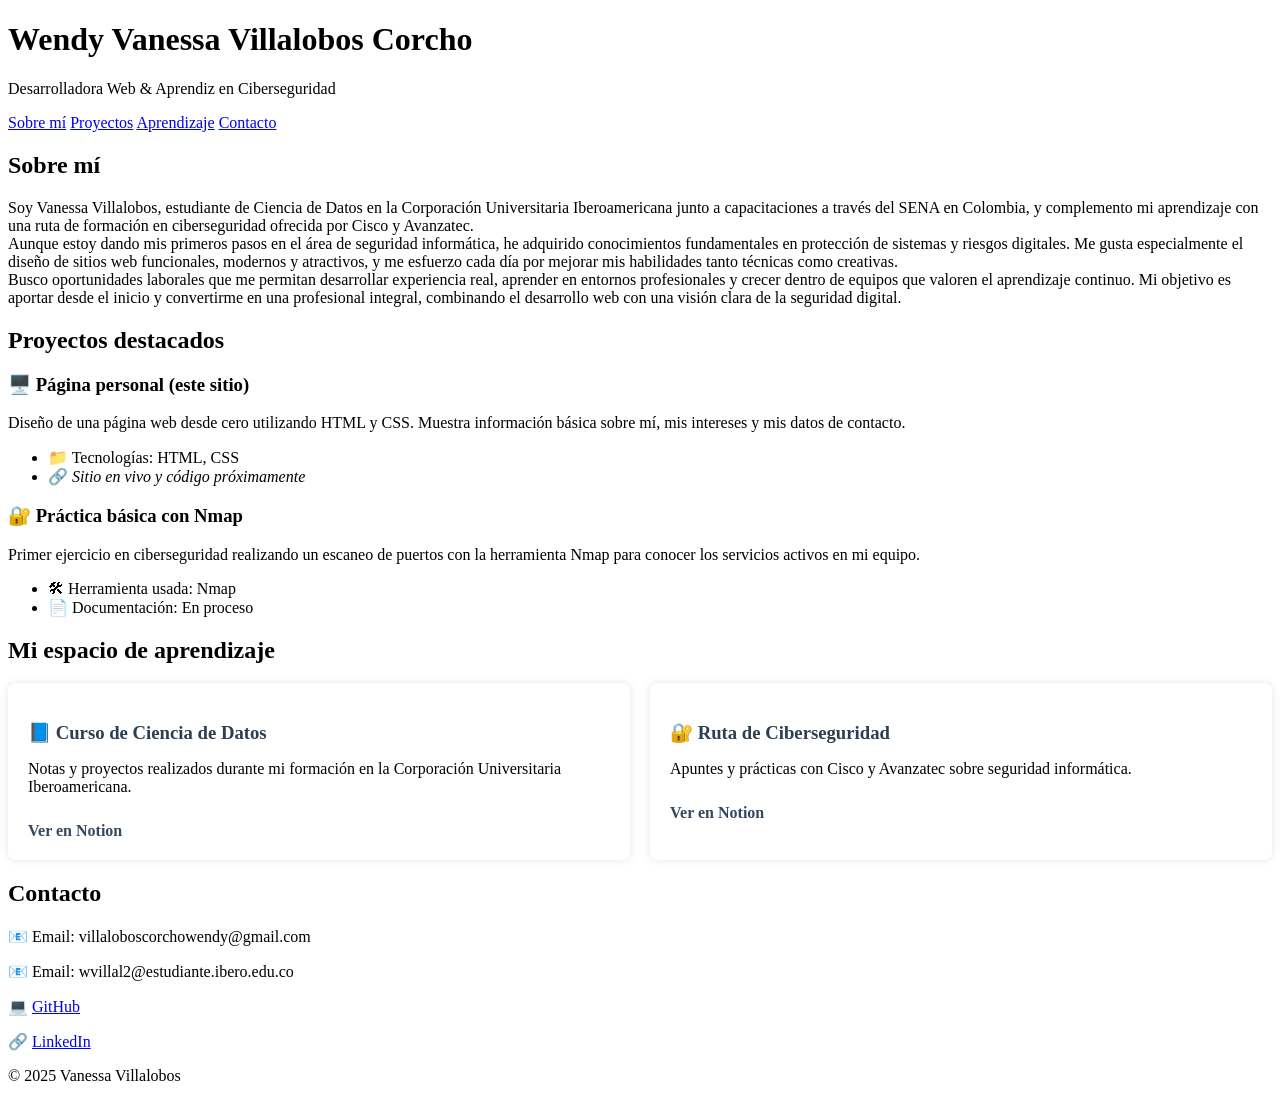
==== index.html @ 72b3f5c2 "Update index.html with new learning section and links Added a new section for learning resources and" ====
<!DOCTYPE html>
<html lang="es">
<head>
  <meta charset="UTF-8">
  <meta name="viewport" content="width=device-width, initial-scale=1.0">
  <title>Wendy Vanessa Villalobos | Desarrolladora Web</title>
  <link rel="stylesheet" href="style.css">
</head>
<body>

  <header>
    <div class="container">
      <h1>Wendy Vanessa Villalobos Corcho</h1>
      <p>Desarrolladora Web & Aprendiz en Ciberseguridad</p>
    </div>
  </header>

  <nav>
    <div class="container">
      <a href="#sobre-mi">Sobre mí</a>
      <a href="#proyectos">Proyectos</a>
      <a href="#notion">Aprendizaje</a>
      <a href="#contacto">Contacto</a>
    </div>
  </nav>

  <main class="container">
    <section id="sobre-mi">
      <h2>Sobre mí</h2>
      <p>Soy Vanessa Villalobos, estudiante de Ciencia de Datos en la Corporación Universitaria Iberoamericana junto a capacitaciones a través del SENA en Colombia, y complemento mi aprendizaje con una ruta de formación en ciberseguridad ofrecida por Cisco y Avanzatec. <br>
      Aunque estoy dando mis primeros pasos en el área de seguridad informática, he adquirido conocimientos fundamentales en protección de sistemas y riesgos digitales. Me gusta especialmente el diseño de sitios web funcionales, modernos y atractivos, y me esfuerzo cada día por mejorar mis habilidades tanto técnicas como creativas. <br>
      Busco oportunidades laborales que me permitan desarrollar experiencia real, aprender en entornos profesionales y crecer dentro de equipos que valoren el aprendizaje continuo. Mi objetivo es aportar desde el inicio y convertirme en una profesional integral, combinando el desarrollo web con una visión clara de la seguridad digital.
      </p>
    </section>

    <section id="proyectos">
      <h2>Proyectos destacados</h2>

      <div class="proyecto">
        <h3>🖥️ Página personal (este sitio)</h3>
        <p>Diseño de una página web desde cero utilizando HTML y CSS. Muestra información básica sobre mí, mis intereses y mis datos de contacto.</p>
        <ul>
          <li>📁 Tecnologías: HTML, CSS</li>
          <li>🔗 <em>Sitio en vivo y código próximamente</em></li>
        </ul>
      </div>

      <div class="proyecto">
        <h3>🔐 Práctica básica con Nmap</h3>
        <p>Primer ejercicio en ciberseguridad realizando un escaneo de puertos con la herramienta Nmap para conocer los servicios activos en mi equipo.</p>
        <ul>
          <li>🛠 Herramienta usada: Nmap</li>
          <li>📄 Documentación: En proceso</li>
        </ul>
      </div>
    </section>

    <section id="notion">
      <h2>Mi espacio de aprendizaje</h2>
      <div class="notion-grid">
        <div class="notion-card">
          <h3>📘 Curso de Ciencia de Datos</h3>
          <p>Notas y proyectos realizados durante mi formación en la Corporación Universitaria Iberoamericana.</p>
          <a href="https://www.notion.so/tu-link" target="_blank">Ver en Notion</a>
        </div>
        <div class="notion-card">
          <h3>🔐 Ruta de Ciberseguridad</h3>
          <p>Apuntes y prácticas con Cisco y Avanzatec sobre seguridad informática.</p>
          <a href="https://www.notion.so/tu-link" target="_blank">Ver en Notion</a>
        </div>
      </div>
    </section>

    <section id="contacto">
      <h2>Contacto</h2>
      <p>📧 Email: villaloboscorchowendy@gmail.com</p>
      <p>📧 Email: wvillal2@estudiante.ibero.edu.co</p>
      <p>💻 <a href="https://github.com/wvillal2" target="_blank">GitHub</a></p>
      <p>🔗 <a href="https://www.linkedin.com/in/vanessa-villalobos-corcho-85b7092b7/" target="_blank">LinkedIn</a></p>
    </section>
  </main>

  <footer>
    <div class="container">
      <p>&copy; 2025 Vanessa Villalobos</p>
    </div>
  </footer>

</body>
</html>
---- style.css ----
/* Grid de Notion */
.notion-grid {
  display: grid;
  grid-template-columns: repeat(auto-fit, minmax(280px, 1fr));
  gap: 20px;
}

.notion-card {
  background-color: #fff;
  padding: 20px;
  border-radius: 8px;
  box-shadow: 0 0 8px rgba(0,0,0,0.1);
  transition: transform 0.2s ease;
}

.notion-card:hover {
  transform: translateY(-5px);
}

.notion-card h3 {
  color: #2c3e50;
  margin-bottom: 10px;
}

.notion-card a {
  display: inline-block;
  margin-top: 10px;
  color: #34495e;
  font-weight: bold;
  text-decoration: none;
}

.notion-card a:hover {
  text-decoration: underline;
}
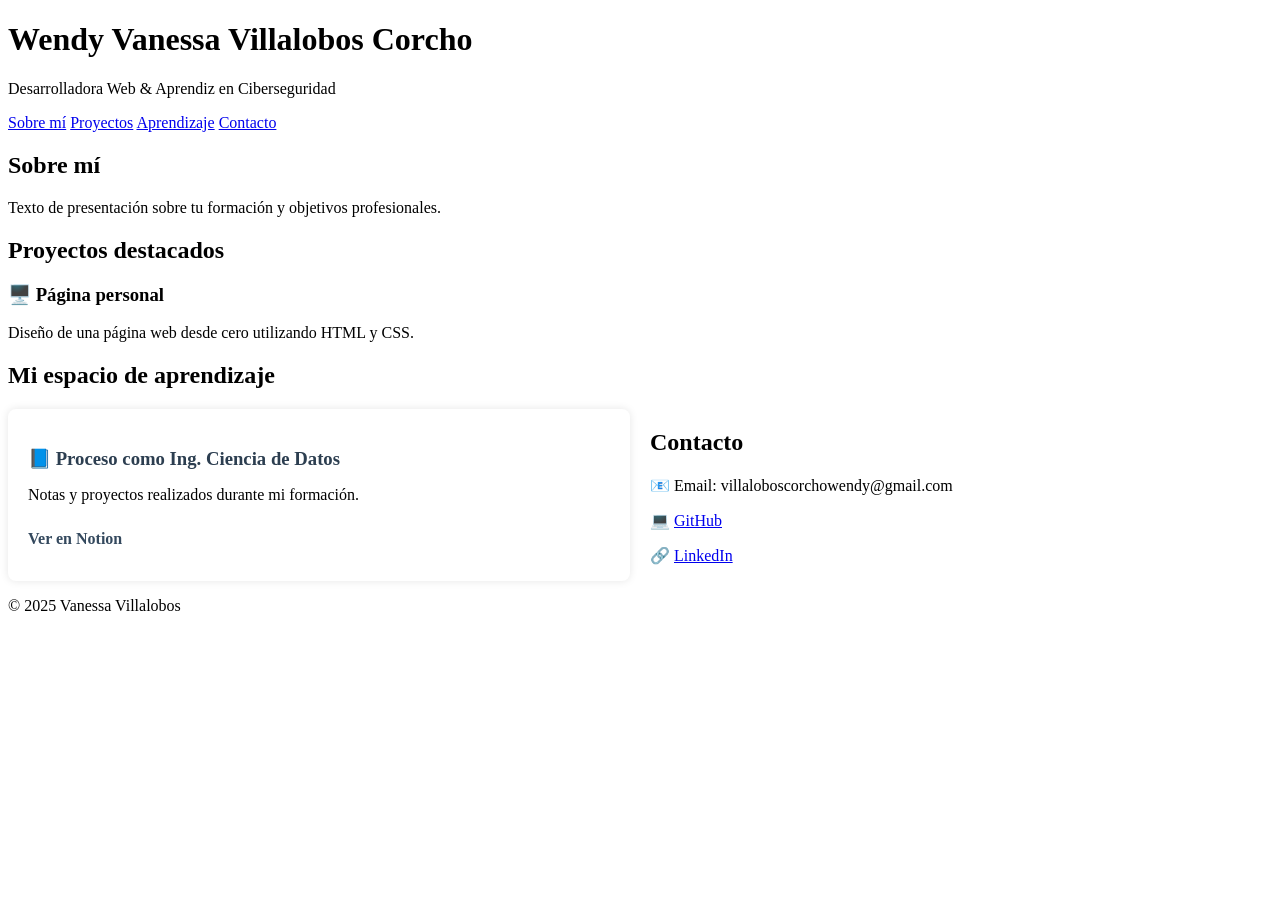
==== commit 8e517b50: "Revise content in index.html for clarity and updates Updated content in various sections including p" ====
--- a/index.html
+++ b/index.html
@@ -27,31 +27,14 @@
   <main class="container">
     <section id="sobre-mi">
       <h2>Sobre mí</h2>
-      <p>Soy Vanessa Villalobos, estudiante de Ciencia de Datos en la Corporación Universitaria Iberoamericana junto a capacitaciones a través del SENA en Colombia, y complemento mi aprendizaje con una ruta de formación en ciberseguridad ofrecida por Cisco y Avanzatec. <br>
-      Aunque estoy dando mis primeros pasos en el área de seguridad informática, he adquirido conocimientos fundamentales en protección de sistemas y riesgos digitales. Me gusta especialmente el diseño de sitios web funcionales, modernos y atractivos, y me esfuerzo cada día por mejorar mis habilidades tanto técnicas como creativas. <br>
-      Busco oportunidades laborales que me permitan desarrollar experiencia real, aprender en entornos profesionales y crecer dentro de equipos que valoren el aprendizaje continuo. Mi objetivo es aportar desde el inicio y convertirme en una profesional integral, combinando el desarrollo web con una visión clara de la seguridad digital.
-      </p>
+      <p>Texto de presentación sobre tu formación y objetivos profesionales.</p>
     </section>
 
     <section id="proyectos">
       <h2>Proyectos destacados</h2>
-
       <div class="proyecto">
-        <h3>🖥️ Página personal (este sitio)</h3>
-        <p>Diseño de una página web desde cero utilizando HTML y CSS. Muestra información básica sobre mí, mis intereses y mis datos de contacto.</p>
-        <ul>
-          <li>📁 Tecnologías: HTML, CSS</li>
-          <li>🔗 <em>Sitio en vivo y código próximamente</em></li>
-        </ul>
-      </div>
-
-      <div class="proyecto">
-        <h3>🔐 Práctica básica con Nmap</h3>
-        <p>Primer ejercicio en ciberseguridad realizando un escaneo de puertos con la herramienta Nmap para conocer los servicios activos en mi equipo.</p>
-        <ul>
-          <li>🛠 Herramienta usada: Nmap</li>
-          <li>📄 Documentación: En proceso</li>
-        </ul>
+        <h3>🖥️ Página personal</h3>
+        <p>Diseño de una página web desde cero utilizando HTML y CSS.</p>
       </div>
     </section>
 
@@ -59,22 +42,13 @@
       <h2>Mi espacio de aprendizaje</h2>
       <div class="notion-grid">
         <div class="notion-card">
-          <h3>📘 Curso de Ciencia de Datos</h3>
-          <p>Notas y proyectos realizados durante mi formación en la Corporación Universitaria Iberoamericana.</p>
-          <a href="https://www.notion.so/tu-link" target="_blank">Ver en Notion</a>
+          <h3>📘 Proceso como Ing. Ciencia de Datos</h3>
+          <p>Notas y proyectos realizados durante mi formación.</p>
+          <a href="https://ivory-sedum-a9d.notion.site/Mi-Portafolio-Universitario-314062908e798048afabc278086ceca7"_blank">Ver en Notion</a>
         </div>
-        <div class="notion-card">
-          <h3>🔐 Ruta de Ciberseguridad</h3>
-          <p>Apuntes y prácticas con Cisco y Avanzatec sobre seguridad informática.</p>
-          <a href="https://www.notion.so/tu-link" target="_blank">Ver en Notion</a>
-        </div>
-      </div>
-    </section>
-
     <section id="contacto">
       <h2>Contacto</h2>
       <p>📧 Email: villaloboscorchowendy@gmail.com</p>
-      <p>📧 Email: wvillal2@estudiante.ibero.edu.co</p>
       <p>💻 <a href="https://github.com/wvillal2" target="_blank">GitHub</a></p>
       <p>🔗 <a href="https://www.linkedin.com/in/vanessa-villalobos-corcho-85b7092b7/" target="_blank">LinkedIn</a></p>
     </section>
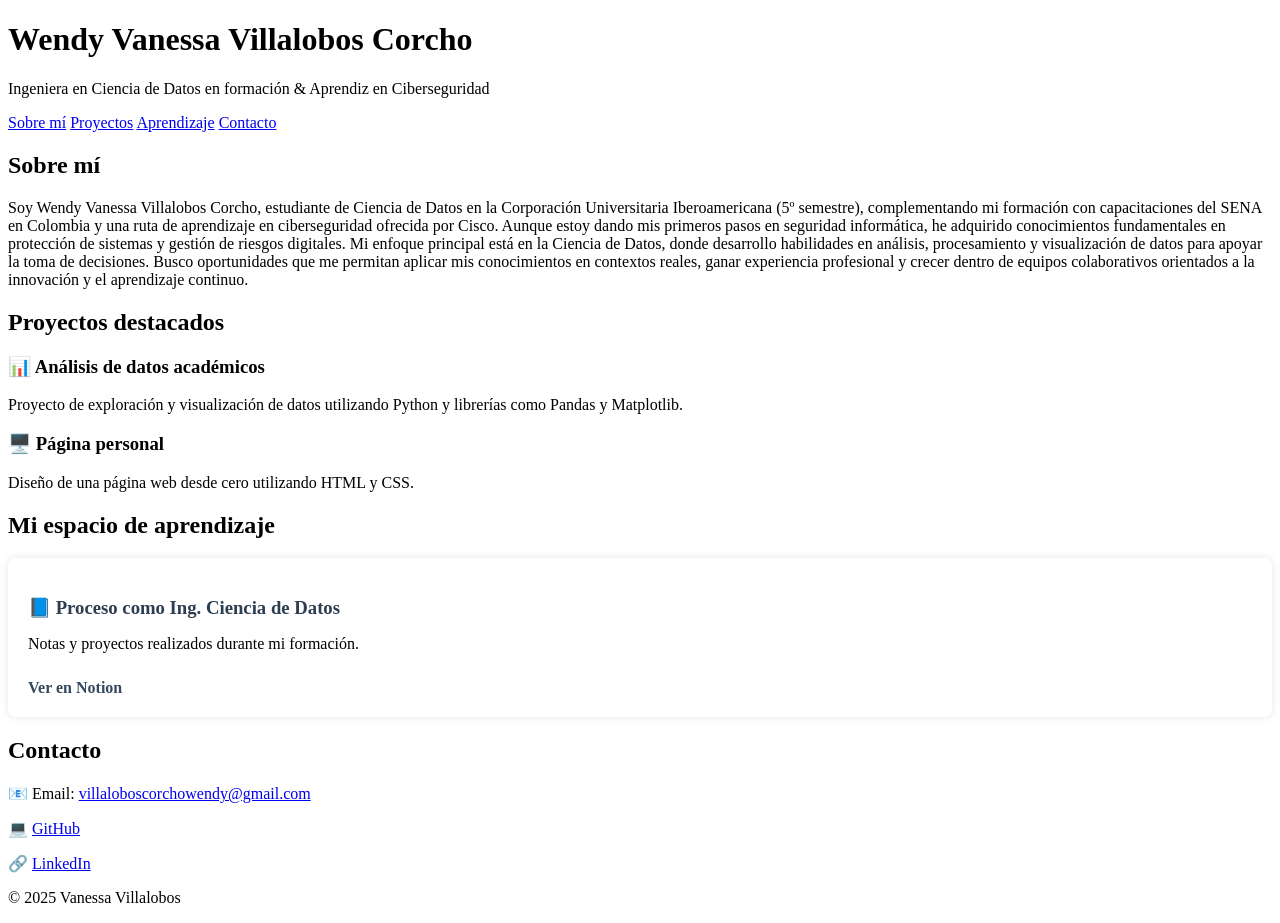
==== commit 0f3af0ae: "Revise index.html with new content and structure Updated personal information and project details in" ====
--- a/index.html
+++ b/index.html
@@ -3,17 +3,18 @@
 <head>
   <meta charset="UTF-8">
   <meta name="viewport" content="width=device-width, initial-scale=1.0">
-  <title>Wendy Vanessa Villalobos | Desarrolladora Web</title>
+  <title>Wendy Vanessa Villalobos | Ciencia de Datos</title>
   <link rel="stylesheet" href="style.css">
 </head>
 <body>
-
+  
   <header>
     <div class="container">
       <h1>Wendy Vanessa Villalobos Corcho</h1>
-      <p>Desarrolladora Web & Aprendiz en Ciberseguridad</p>
+      <p>Ingeniera en Ciencia de Datos en formación & Aprendiz en Ciberseguridad</p>
     </div>
   </header>
+
 
   <nav>
     <div class="container">
@@ -24,19 +25,31 @@
     </div>
   </nav>
 
+
   <main class="container">
+
     <section id="sobre-mi">
       <h2>Sobre mí</h2>
-      <p>Texto de presentación sobre tu formación y objetivos profesionales.</p>
+      <p>
+        Soy Wendy Vanessa Villalobos Corcho, estudiante de Ciencia de Datos en la Corporación Universitaria Iberoamericana (5º semestre), complementando mi formación con capacitaciones del SENA en Colombia y una ruta de aprendizaje en ciberseguridad ofrecida por Cisco.
+        Aunque estoy dando mis primeros pasos en seguridad informática, he adquirido conocimientos fundamentales en protección de sistemas y gestión de riesgos digitales. Mi enfoque principal está en la Ciencia de Datos, donde desarrollo habilidades en análisis, procesamiento y visualización de datos para apoyar la toma de decisiones.
+        Busco oportunidades que me permitan aplicar mis conocimientos en contextos reales, ganar experiencia profesional y crecer dentro de equipos colaborativos orientados a la innovación y el aprendizaje continuo.
+      </p>
     </section>
+
 
     <section id="proyectos">
       <h2>Proyectos destacados</h2>
+      <div class="proyecto">
+        <h3>📊 Análisis de datos académicos</h3>
+        <p>Proyecto de exploración y visualización de datos utilizando Python y librerías como Pandas y Matplotlib.</p>
+      </div>
       <div class="proyecto">
         <h3>🖥️ Página personal</h3>
         <p>Diseño de una página web desde cero utilizando HTML y CSS.</p>
       </div>
     </section>
+
 
     <section id="notion">
       <h2>Mi espacio de aprendizaje</h2>
@@ -44,21 +57,25 @@
         <div class="notion-card">
           <h3>📘 Proceso como Ing. Ciencia de Datos</h3>
           <p>Notas y proyectos realizados durante mi formación.</p>
-          <a href="https://ivory-sedum-a9d.notion.site/Mi-Portafolio-Universitario-314062908e798048afabc278086ceca7"_blank">Ver en Notion</a>
+          <a href="https://ivory-sedum-a9d.notion.site/Mi-Portafolio-Universitario-314062908e798048afabc278086ceca7" target="_blank">Ver en Notion</a>
         </div>
+      </div>
+    </section>
+
+
     <section id="contacto">
       <h2>Contacto</h2>
-      <p>📧 Email: villaloboscorchowendy@gmail.com</p>
+      <p>📧 Email: <a href="mailto:villaloboscorchowendy@gmail.com">villaloboscorchowendy@gmail.com</a></p>
       <p>💻 <a href="https://github.com/wvillal2" target="_blank">GitHub</a></p>
       <p>🔗 <a href="https://www.linkedin.com/in/vanessa-villalobos-corcho-85b7092b7/" target="_blank">LinkedIn</a></p>
     </section>
   </main>
+
 
   <footer>
     <div class="container">
       <p>&copy; 2025 Vanessa Villalobos</p>
     </div>
   </footer>
-
 </body>
 </html>
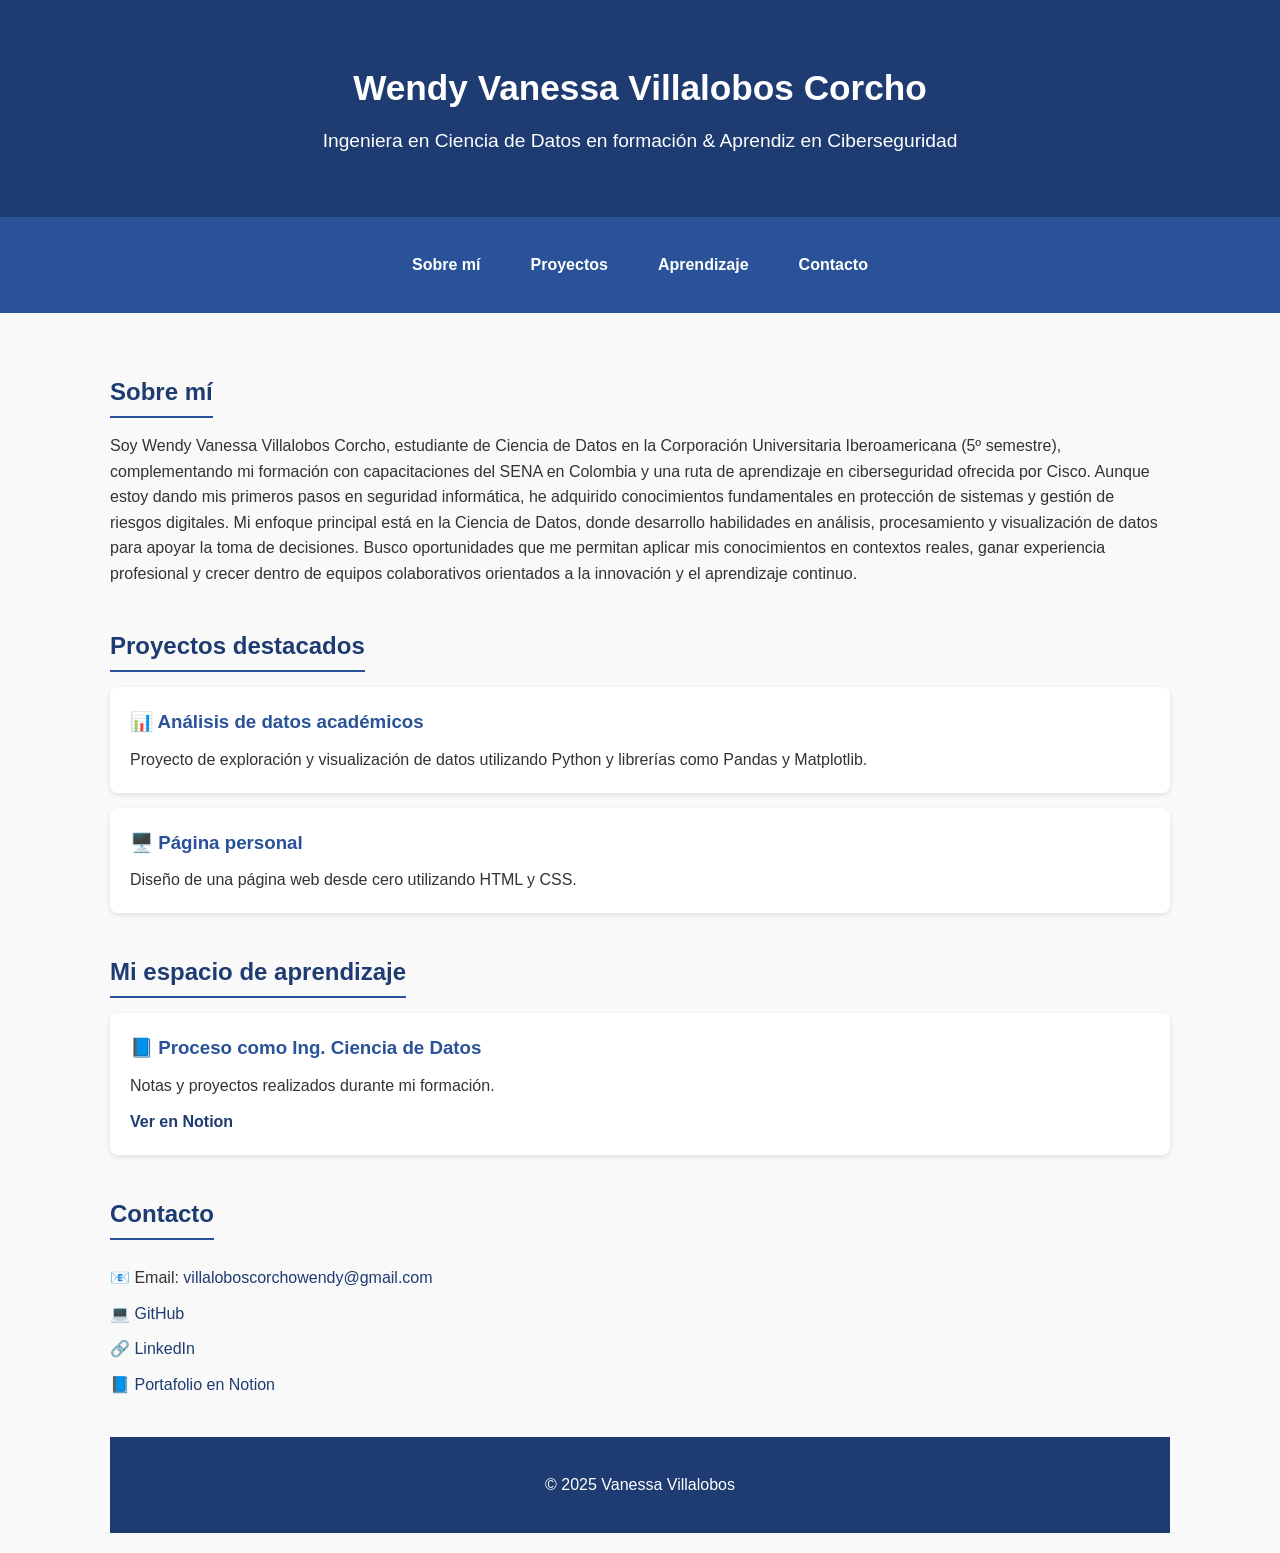
==== commit a582338b: "Update index.html with professional portfolio link Added a new section for professional portfolio in" ====
--- a/index.html
+++ b/index.html
@@ -63,13 +63,14 @@
     </section>
 
 
-    <section id="contacto">
-      <h2>Contacto</h2>
-      <p>📧 Email: <a href="mailto:villaloboscorchowendy@gmail.com">villaloboscorchowendy@gmail.com</a></p>
-      <p>💻 <a href="https://github.com/wvillal2" target="_blank">GitHub</a></p>
-      <p>🔗 <a href="https://www.linkedin.com/in/vanessa-villalobos-corcho-85b7092b7/" target="_blank">LinkedIn</a></p>
-    </section>
-  </main>
+<!-- Sección Contacto -->
+<section id="contacto">
+  <h2>Contacto</h2>
+  <p>📧 Email: <a href="mailto:villaloboscorchowendy@gmail.com">villaloboscorchowendy@gmail.com</a></p>
+  <p>💻 <a href="https://github.com/wvillal2" target="_blank">GitHub</a></p>
+  <p>🔗 <a href="https://www.linkedin.com/in/vanessa-villalobos-corcho-85b7092b7/" target="_blank">LinkedIn</a></p>
+  <p>📘 <a href="https://ivory-sedum-a9d.notion.site/Portafolio-profesional-de-Wendy-Vanessa-V-C-217062908e798078a589c6376cb31056?source=copy_link" target="_blank">Portafolio en Notion</a></p>
+</section>
 
 
   <footer>
@@ -79,3 +80,5 @@
   </footer>
 </body>
 </html>
+
+
--- a/style.css
+++ b/style.css
@@ -1,35 +1,145 @@
-/* Grid de Notion */
+/* Reset básico */
+* {
+  margin: 0;
+  padding: 0;
+  box-sizing: border-box;
+}
+
+/* Tipografía y colores generales */
+body {
+  font-family: Arial, Helvetica, sans-serif;
+  line-height: 1.6;
+  background-color: #f9f9f9;
+  color: #333;
+}
+
+/* Contenedor general */
+.container {
+  width: 90%;
+  max-width: 1100px;
+  margin: auto;
+  padding: 20px;
+}
+
+/* Encabezado */
+header {
+  background: #1e3c72; /* azul profesional */
+  color: #fff;
+  padding: 40px 0;
+  text-align: center;
+}
+
+header h1 {
+  font-size: 2.2rem;
+  margin-bottom: 10px;
+}
+
+header p {
+  font-size: 1.2rem;
+  font-weight: 300;
+}
+
+/* Navegación */
+nav {
+  background: #2a5298;
+}
+
+nav .container {
+  display: flex;
+  justify-content: center;
+  gap: 20px;
+}
+
+nav a {
+  color: #fff;
+  text-decoration: none;
+  padding: 15px;
+  font-weight: bold;
+  transition: background 0.3s;
+}
+
+nav a:hover {
+  background: #1e3c72;
+  border-radius: 5px;
+}
+
+/* Secciones */
+section {
+  margin: 40px 0;
+}
+
+section h2 {
+  color: #1e3c72;
+  margin-bottom: 15px;
+  border-bottom: 2px solid #2a5298;
+  display: inline-block;
+  padding-bottom: 5px;
+}
+
+/* Proyectos */
+.proyecto {
+  background: #fff;
+  padding: 20px;
+  margin-bottom: 15px;
+  border-radius: 8px;
+  box-shadow: 0 2px 5px rgba(0,0,0,0.1);
+}
+
+.proyecto h3 {
+  margin-bottom: 10px;
+  color: #2a5298;
+}
+
+/* Notion cards */
 .notion-grid {
   display: grid;
-  grid-template-columns: repeat(auto-fit, minmax(280px, 1fr));
+  grid-template-columns: 1fr;
   gap: 20px;
 }
 
 .notion-card {
-  background-color: #fff;
+  background: #fff;
   padding: 20px;
   border-radius: 8px;
-  box-shadow: 0 0 8px rgba(0,0,0,0.1);
-  transition: transform 0.2s ease;
-}
-
-.notion-card:hover {
-  transform: translateY(-5px);
+  box-shadow: 0 2px 5px rgba(0,0,0,0.1);
 }
 
 .notion-card h3 {
-  color: #2c3e50;
   margin-bottom: 10px;
+  color: #2a5298;
 }
 
 .notion-card a {
   display: inline-block;
   margin-top: 10px;
-  color: #34495e;
+  color: #1e3c72;
+  text-decoration: none;
   font-weight: bold;
-  text-decoration: none;
 }
 
 .notion-card a:hover {
   text-decoration: underline;
 }
+
+/* Contacto */
+#contacto p {
+  margin: 10px 0;
+}
+
+#contacto a {
+  color: #1e3c72;
+  text-decoration: none;
+}
+
+#contacto a:hover {
+  text-decoration: underline;
+}
+
+/* Footer */
+footer {
+  background: #1e3c72;
+  color: #fff;
+  text-align: center;
+  padding: 15px 0;
+  margin-top: 40px;
+}
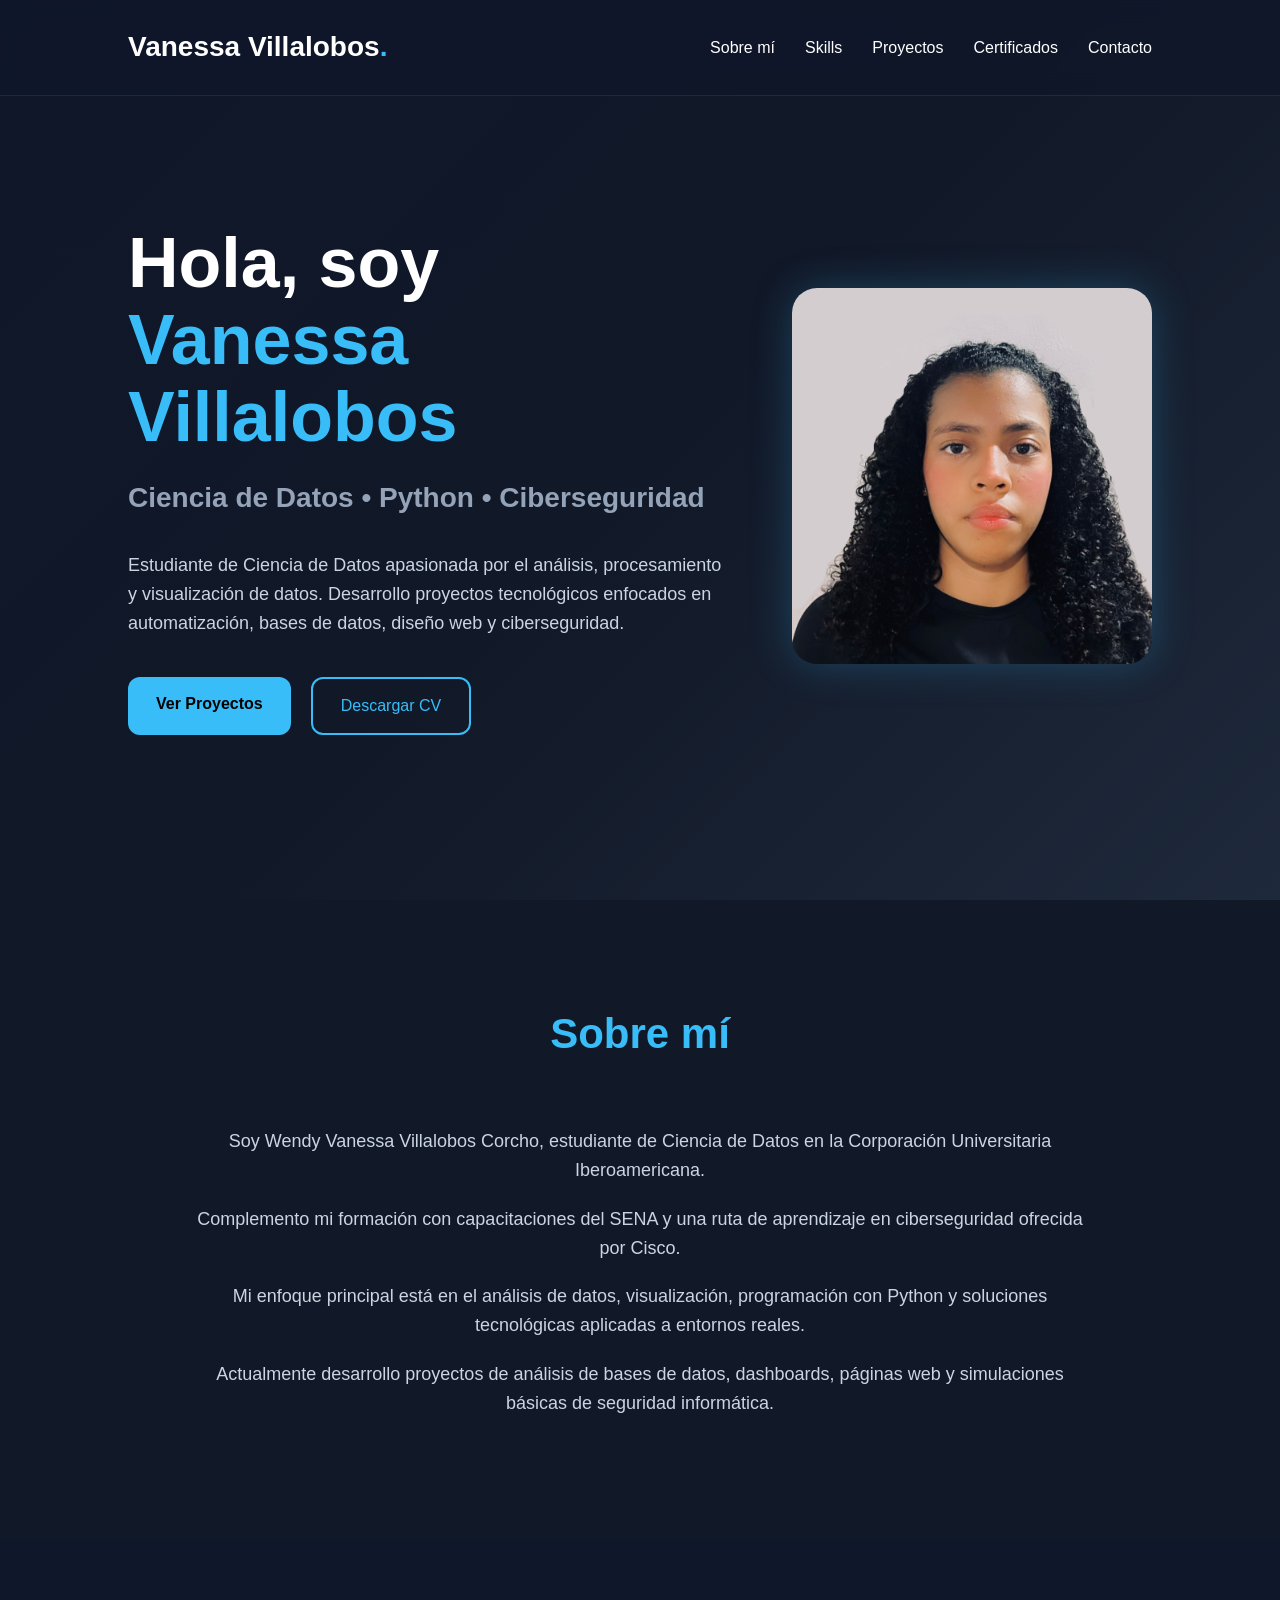
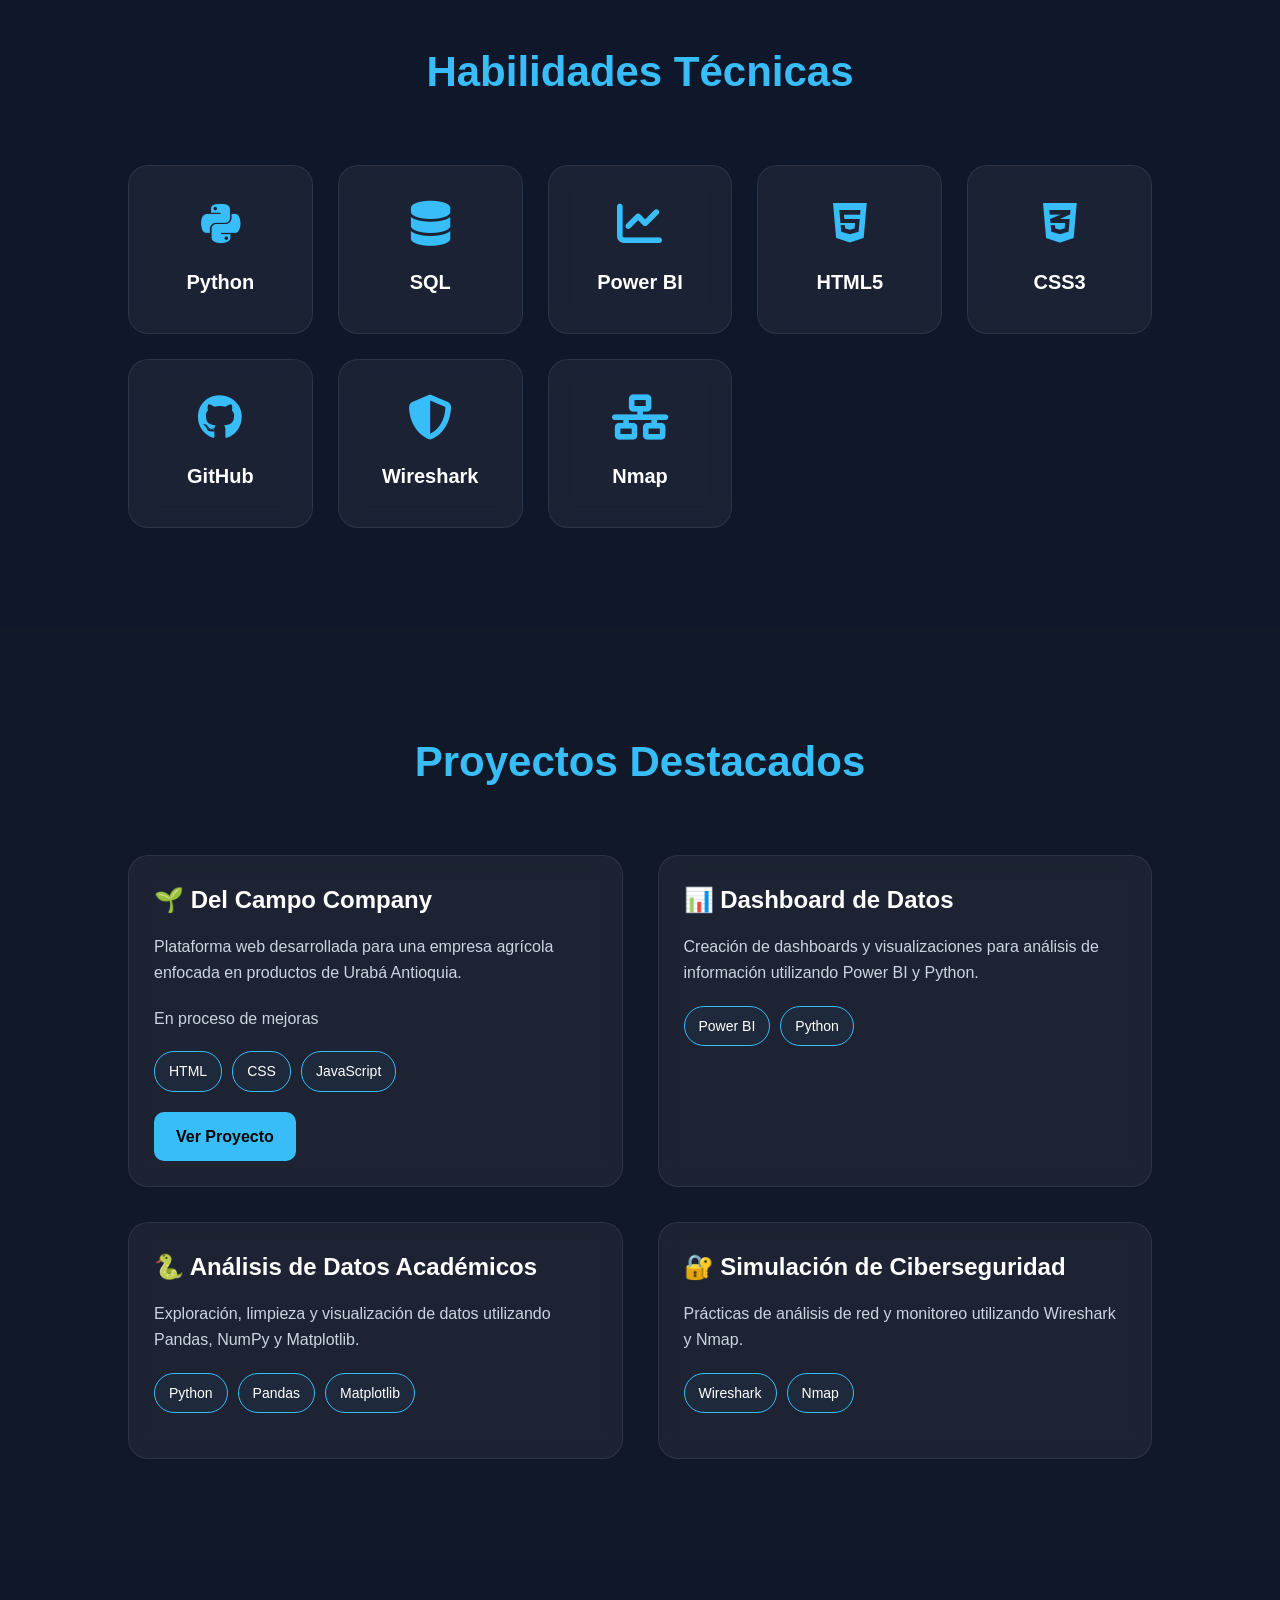
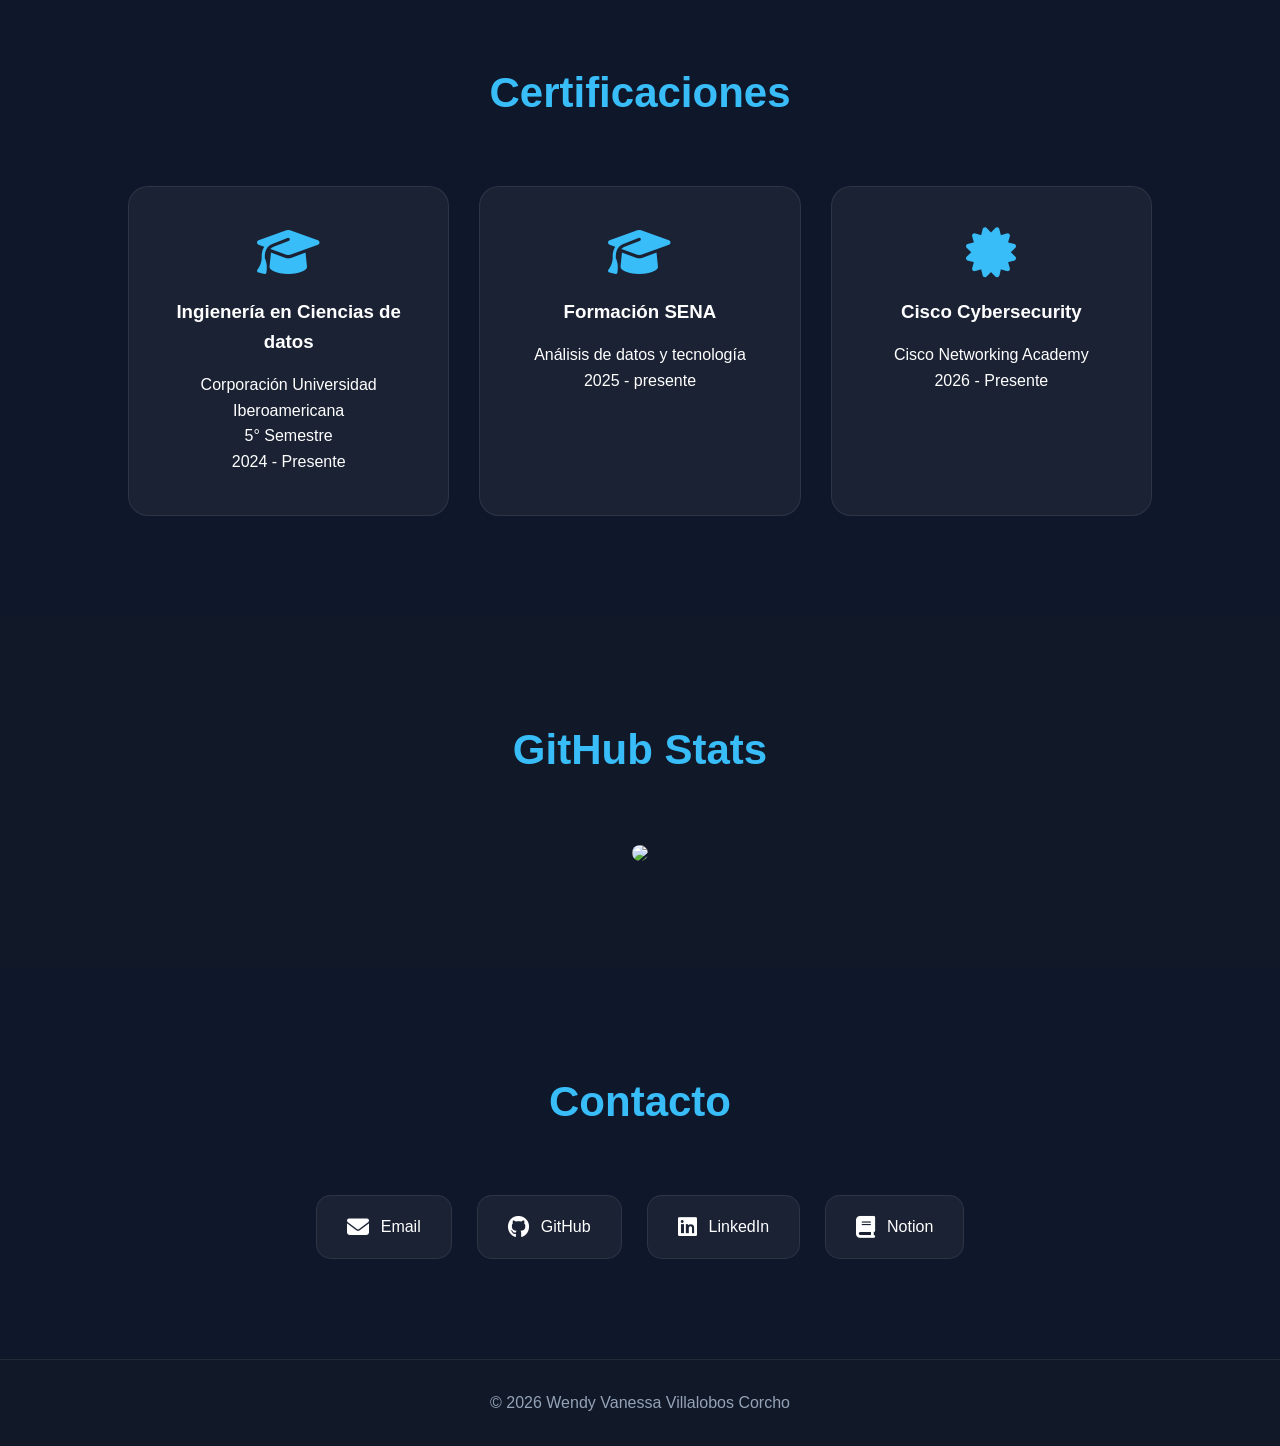
==== commit 79e8b89d: "Mejoras de pagina" ====
--- a/index.html
+++ b/index.html
@@ -3,82 +3,362 @@
 <head>
   <meta charset="UTF-8">
   <meta name="viewport" content="width=device-width, initial-scale=1.0">
-  <title>Wendy Vanessa Villalobos | Ciencia de Datos</title>
-  <link rel="stylesheet" href="style.css">
+  <title>Wendy Vanessa Villalobos | Data Science Portfolio</title>
+
+  <link rel="stylesheet"
+  href="https://cdnjs.cloudflare.com/ajax/libs/font-awesome/6.5.1/css/all.min.css">
+
+  <link rel="stylesheet" href="stile.css">
 </head>
+
 <body>
-  
-  <header>
-    <div class="container">
-      <h1>Wendy Vanessa Villalobos Corcho</h1>
-      <p>Ingeniera en Ciencia de Datos en formación & Aprendiz en Ciberseguridad</p>
-    </div>
-  </header>
-
-
-  <nav>
-    <div class="container">
-      <a href="#sobre-mi">Sobre mí</a>
-      <a href="#proyectos">Proyectos</a>
-      <a href="#notion">Aprendizaje</a>
-      <a href="#contacto">Contacto</a>
-    </div>
+
+
+  <nav class="navbar">
+
+    <div class="logo">
+      Vanessa Villalobos<span>.</span>
+    </div>
+
+    <ul class="nav-links">
+      <li><a href="#sobre">Sobre mí</a></li>
+      <li><a href="#skills">Skills</a></li>
+      <li><a href="#proyectos">Proyectos</a></li>
+      <li><a href="#certificados">Certificados</a></li>
+      <li><a href="#contacto">Contacto</a></li>
+    </ul>
+
   </nav>
 
-
-  <main class="container">
-
-    <section id="sobre-mi">
+  <!-- HERO -->
+  <section class="hero">
+
+    <div class="hero-text">
+
+      <h1>
+        Hola, soy
+        <span>Vanessa Villalobos</span>
+      </h1>
+
+      <h2>
+        Ciencia de Datos • Python • Ciberseguridad
+      </h2>
+
+      <p>
+        Estudiante de Ciencia de Datos apasionada por el análisis,
+        procesamiento y visualización de datos. Desarrollo proyectos
+        tecnológicos enfocados en automatización, bases de datos,
+        diseño web y ciberseguridad.
+      </p>
+
+      <div class="hero-buttons">
+
+        <a href="#proyectos" class="btn-primary">
+          Ver Proyectos
+        </a>
+
+        <a href="MI_CV.pdf" class="btn-secondary">
+          Descargar CV
+        </a>
+
+      </div>
+
+    </div>
+
+    <div class="hero-image">
+      <img src="img/perfil.jpg" alt="Foto Vanessa">
+    </div>
+
+  </section>
+
+  <!-- SOBRE MI -->
+  <section id="sobre" class="sobre">
+
+    <div class="section-title">
       <h2>Sobre mí</h2>
-      <p>
-        Soy Wendy Vanessa Villalobos Corcho, estudiante de Ciencia de Datos en la Corporación Universitaria Iberoamericana (5º semestre), complementando mi formación con capacitaciones del SENA en Colombia y una ruta de aprendizaje en ciberseguridad ofrecida por Cisco.
-        Aunque estoy dando mis primeros pasos en seguridad informática, he adquirido conocimientos fundamentales en protección de sistemas y gestión de riesgos digitales. Mi enfoque principal está en la Ciencia de Datos, donde desarrollo habilidades en análisis, procesamiento y visualización de datos para apoyar la toma de decisiones.
-        Busco oportunidades que me permitan aplicar mis conocimientos en contextos reales, ganar experiencia profesional y crecer dentro de equipos colaborativos orientados a la innovación y el aprendizaje continuo.
-      </p>
-    </section>
-
-
-    <section id="proyectos">
-      <h2>Proyectos destacados</h2>
-      <div class="proyecto">
-        <h3>📊 Análisis de datos académicos</h3>
-        <p>Proyecto de exploración y visualización de datos utilizando Python y librerías como Pandas y Matplotlib.</p>
-      </div>
-      <div class="proyecto">
-        <h3>🖥️ Página personal</h3>
-        <p>Diseño de una página web desde cero utilizando HTML y CSS.</p>
-      </div>
-    </section>
-
-
-    <section id="notion">
-      <h2>Mi espacio de aprendizaje</h2>
-      <div class="notion-grid">
-        <div class="notion-card">
-          <h3>📘 Proceso como Ing. Ciencia de Datos</h3>
-          <p>Notas y proyectos realizados durante mi formación.</p>
-          <a href="https://ivory-sedum-a9d.notion.site/Mi-Portafolio-Universitario-314062908e798048afabc278086ceca7" target="_blank">Ver en Notion</a>
+    </div>
+
+    <div class="sobre-container">
+
+      <div class="sobre-text">
+
+        <p>
+          Soy Wendy Vanessa Villalobos Corcho, estudiante de Ciencia
+          de Datos en la Corporación Universitaria Iberoamericana.
+        </p>
+
+        <p>
+          Complemento mi formación con capacitaciones del SENA y una
+          ruta de aprendizaje en ciberseguridad ofrecida por Cisco.
+        </p>
+
+        <p>
+          Mi enfoque principal está en el análisis de datos,
+          visualización, programación con Python y soluciones
+          tecnológicas aplicadas a entornos reales.
+        </p>
+
+        <p>
+          Actualmente desarrollo proyectos de análisis de bases de
+          datos, dashboards, páginas web y simulaciones básicas
+          de seguridad informática.
+        </p>
+
+      </div>
+
+    </div>
+
+  </section>
+
+  <!-- SKILLS -->
+  <section id="skills" class="skills">
+
+    <div class="section-title">
+      <h2>Habilidades Técnicas</h2>
+    </div>
+
+    <div class="skills-grid">
+
+      <div class="skill-card">
+        <i class="fab fa-python"></i>
+        <h3>Python</h3>
+      </div>
+
+      <div class="skill-card">
+        <i class="fas fa-database"></i>
+        <h3>SQL</h3>
+      </div>
+
+      <div class="skill-card">
+        <i class="fas fa-chart-line"></i>
+        <h3>Power BI</h3>
+      </div>
+
+      <div class="skill-card">
+        <i class="fab fa-html5"></i>
+        <h3>HTML5</h3>
+      </div>
+
+      <div class="skill-card">
+        <i class="fab fa-css3-alt"></i>
+        <h3>CSS3</h3>
+      </div>
+
+      <div class="skill-card">
+        <i class="fab fa-github"></i>
+        <h3>GitHub</h3>
+      </div>
+
+      <div class="skill-card">
+        <i class="fas fa-shield-alt"></i>
+        <h3>Wireshark</h3>
+      </div>
+
+      <div class="skill-card">
+        <i class="fas fa-network-wired"></i>
+        <h3>Nmap</h3>
+      </div>
+
+    </div>
+
+  </section>
+
+  <!-- PROYECTOS -->
+  <section id="proyectos" class="proyectos">
+
+    <div class="section-title">
+      <h2>Proyectos Destacados</h2>
+    </div>
+
+    <div class="proyectos-grid">
+
+      <!-- PROYECTO -->
+      <div class="project-card">
+
+        <div class="project-info">
+
+          <h3>🌱 Del Campo Company</h3>
+
+          <p>
+            Plataforma web desarrollada para una empresa agrícola
+            enfocada en productos de Urabá Antioquia.
+          </p>
+          <p> En proceso de mejoras</p>
+
+          <div class="tech">
+            <span>HTML</span>
+            <span>CSS</span>
+            <span>JavaScript</span>
+          </div>
+
+          <a href="https://del-campo-company.vercel.app/" target="_blank">
+            Ver Proyecto
+          </a>
+
         </div>
-      </div>
-    </section>
-
-
-<!-- Sección Contacto -->
-<section id="contacto">
-  <h2>Contacto</h2>
-  <p>📧 Email: <a href="mailto:villaloboscorchowendy@gmail.com">villaloboscorchowendy@gmail.com</a></p>
-  <p>💻 <a href="https://github.com/wvillal2" target="_blank">GitHub</a></p>
-  <p>🔗 <a href="https://www.linkedin.com/in/vanessa-villalobos-corcho-85b7092b7/" target="_blank">LinkedIn</a></p>
-  <p>📘 <a href="https://ivory-sedum-a9d.notion.site/Portafolio-profesional-de-Wendy-Vanessa-V-C-217062908e798078a589c6376cb31056?source=copy_link" target="_blank">Portafolio en Notion</a></p>
-</section>
-
-
+
+      </div>
+
+      <!-- PROYECTO -->
+      <div class="project-card">
+
+        <div class="project-info">
+
+          <h3>📊 Dashboard de Datos</h3>
+
+          <p>
+            Creación de dashboards y visualizaciones para análisis
+            de información utilizando Power BI y Python.
+          </p>
+
+          <div class="tech">
+            <span>Power BI</span>
+            <span>Python</span>
+          </div>
+
+        </div>
+
+      </div>
+
+      <!-- PROYECTO -->
+      <div class="project-card">
+
+        <div class="project-info">
+
+          <h3>🐍 Análisis de Datos Académicos</h3>
+
+          <p>
+            Exploración, limpieza y visualización de datos utilizando
+            Pandas, NumPy y Matplotlib.
+          </p>
+
+          <div class="tech">
+            <span>Python</span>
+            <span>Pandas</span>
+            <span>Matplotlib</span>
+          </div>
+
+        </div>
+
+      </div>
+
+      <!-- PROYECTO -->
+      <div class="project-card">
+
+        <div class="project-info">
+
+          <h3>🔐 Simulación de Ciberseguridad</h3>
+
+          <p>
+            Prácticas de análisis de red y monitoreo utilizando
+            Wireshark y Nmap.
+          </p>
+
+          <div class="tech">
+            <span>Wireshark</span>
+            <span>Nmap</span>
+          </div>
+
+        </div>
+
+      </div>
+
+    </div>
+
+  </section>
+
+  <!-- CERTIFICADOS -->
+  <section id="certificados" class="certificados">
+
+    <div class="section-title">
+      <h2>Certificaciones</h2>
+    </div>
+
+    <div class="certificados-grid">
+
+        <div class="cert-card">
+        <i class="fas fa-graduation-cap"></i>
+        <h3>Ingienería en Ciencias de datos</h3>
+        <p>Corporación Universidad Iberoamericana </p>
+        <p>5° Semestre</p>
+        <p>2024 - Presente</p>
+      </div>
+
+      <div class="cert-card">
+        <i class="fas fa-graduation-cap"></i>
+        <h3>Formación SENA</h3>
+        <p>Análisis de datos y tecnología</p>
+        <p>2025 - presente</p>
+      </div>
+
+
+      <div class="cert-card">
+        <i class="fas fa-certificate"></i>
+        <h3>Cisco Cybersecurity</h3>
+        <p>Cisco Networking Academy</p>
+        <p>2026 - Presente</p>
+      </div>
+      
+    </div>
+
+  </section>
+
+  <!-- GITHUB -->
+  <section class="github">
+
+    <div class="section-title">
+      <h2>GitHub Stats</h2>
+    </div>
+
+    <div class="github-stats">
+
+      <img src="https://github-readme-stats.vercel.app/api?username=wvillal2&show_icons=true&theme=tokyonight">
+
+    </div>
+
+  </section>
+
+  <!-- CONTACTO -->
+  <section id="contacto" class="contacto">
+
+    <div class="section-title">
+      <h2>Contacto</h2>
+    </div>
+
+    <div class="contact-container">
+
+      <a href="mailto:villaloboscorchowendy@gmail.com">
+        <i class="fas fa-envelope"></i>
+        Email
+      </a>
+
+      <a href="https://github.com/wvillal2" target="_blank">
+        <i class="fab fa-github"></i>
+        GitHub
+      </a>
+
+      <a href="https://www.linkedin.com/in/vanessa-villalobos-corcho-85b7092b7/" target="_blank">
+        <i class="fab fa-linkedin"></i>
+        LinkedIn
+      </a>
+
+      <a href="https://ivory-sedum-a9d.notion.site/Portafolio-profesional-de-Wendy-Vanessa-V-C-217062908e798078a589c6376cb31056?source=copy_link" target="_blank">
+        <i class="fas fa-book"></i>
+        Notion
+      </a>
+
+    </div>
+
+  </section>
+
+  <!-- FOOTER -->
   <footer>
-    <div class="container">
-      <p>&copy; 2025 Vanessa Villalobos</p>
-    </div>
+
+    <p>
+      © 2026 Wendy Vanessa Villalobos Corcho
+    </p>
+
   </footer>
+
 </body>
-</html>
-
-
+</html>
--- a/stile.css
+++ b/stile.css
@@ -0,0 +1,533 @@
+/* =========================
+   RESET
+========================= */
+
+*{
+  margin:0;
+  padding:0;
+  box-sizing:border-box;
+  scroll-behavior:smooth;
+}
+
+/* =========================
+   BODY
+========================= */
+
+body{
+  font-family:Arial, Helvetica, sans-serif;
+  background:#0f172a;
+  color:white;
+  line-height:1.6;
+}
+
+/* =========================
+   NAVBAR
+========================= */
+
+.navbar{
+  width:100%;
+  display:flex;
+  justify-content:space-between;
+  align-items:center;
+  padding:25px 10%;
+  position:fixed;
+  top:0;
+  z-index:1000;
+
+  background:rgba(15,23,42,0.8);
+  backdrop-filter:blur(12px);
+
+  border-bottom:1px solid rgba(255,255,255,0.08);
+}
+
+.logo{
+  font-size:28px;
+  font-weight:bold;
+}
+
+.logo span{
+  color:#38bdf8;
+}
+
+.nav-links{
+  display:flex;
+  gap:30px;
+  list-style:none;
+}
+
+.nav-links a{
+  text-decoration:none;
+  color:white;
+  transition:0.3s;
+  font-weight:500;
+}
+
+.nav-links a:hover{
+  color:#38bdf8;
+}
+
+/* =========================
+   HERO
+========================= */
+
+.hero{
+  min-height:100vh;
+
+  display:flex;
+  justify-content:space-between;
+  align-items:center;
+
+  gap:60px;
+
+  padding:140px 10% 80px;
+
+  background:
+  linear-gradient(
+    135deg,
+    #0f172a,
+    #111827,
+    #1e293b
+  );
+}
+
+.hero-text{
+  flex:1;
+}
+
+.hero h1{
+  font-size:70px;
+  line-height:1.1;
+}
+
+.hero h1 span{
+  color:#38bdf8;
+}
+
+.hero h2{
+  margin-top:20px;
+  color:#94a3b8;
+  font-size:28px;
+}
+
+.hero p{
+  margin-top:30px;
+  max-width:650px;
+  font-size:18px;
+  color:#cbd5e1;
+}
+
+.hero-buttons{
+  display:flex;
+  gap:20px;
+  margin-top:40px;
+}
+
+.btn-primary{
+  background:#38bdf8;
+  color:black;
+  padding:14px 28px;
+  border-radius:12px;
+  text-decoration:none;
+  font-weight:bold;
+  transition:0.3s;
+}
+
+.btn-primary:hover{
+  transform:translateY(-4px);
+}
+
+.btn-secondary{
+  border:2px solid #38bdf8;
+  color:#38bdf8;
+  padding:14px 28px;
+  border-radius:12px;
+  text-decoration:none;
+  transition:0.3s;
+}
+
+.btn-secondary:hover{
+  background:#38bdf8;
+  color:black;
+}
+
+.hero-image img{
+  width:360px;
+  border-radius:25px;
+
+  box-shadow:
+  0 0 40px rgba(56,189,248,0.25);
+}
+
+/* =========================
+   TITULOS
+========================= */
+
+.section-title{
+  text-align:center;
+  margin-bottom:60px;
+}
+
+.section-title h2{
+  font-size:42px;
+  color:#38bdf8;
+}
+
+/* =========================
+   SECCIONES
+========================= */
+
+section{
+  padding:100px 10%;
+}
+
+/* =========================
+   SOBRE MI
+========================= */
+
+.sobre{
+  background:#111827;
+}
+
+.sobre-container{
+  display:flex;
+  align-items:center;
+  justify-content:center;
+}
+
+.sobre-text{
+  max-width:900px;
+  text-align:center;
+}
+
+.sobre-text p{
+  margin-bottom:20px;
+  font-size:18px;
+  color:#cbd5e1;
+}
+
+/* =========================
+   SKILLS
+========================= */
+
+.skills{
+  background:#0f172a;
+}
+
+.skills-grid{
+  display:grid;
+
+  grid-template-columns:
+  repeat(auto-fit,minmax(180px,1fr));
+
+  gap:25px;
+}
+
+.skill-card{
+
+  background:
+  rgba(255,255,255,0.05);
+
+  border:
+  1px solid rgba(255,255,255,0.08);
+
+  backdrop-filter:blur(12px);
+
+  padding:35px;
+
+  border-radius:20px;
+
+  text-align:center;
+
+  transition:0.3s;
+}
+
+.skill-card:hover{
+  transform:translateY(-8px);
+  border-color:#38bdf8;
+}
+
+.skill-card i{
+  font-size:45px;
+  color:#38bdf8;
+  margin-bottom:20px;
+}
+
+.skill-card h3{
+  font-size:20px;
+}
+
+/* =========================
+   PROYECTOS
+========================= */
+
+.proyectos{
+  background:#111827;
+}
+
+.proyectos-grid{
+  display:grid;
+
+  grid-template-columns:
+  repeat(auto-fit,minmax(320px,1fr));
+
+  gap:35px;
+}
+
+.project-card{
+
+  background:
+  rgba(255,255,255,0.05);
+
+  border:
+  1px solid rgba(255,255,255,0.08);
+
+  border-radius:20px;
+
+  overflow:hidden;
+
+  transition:0.4s;
+
+  backdrop-filter:blur(10px);
+}
+
+.project-card:hover{
+  transform:translateY(-10px);
+  border-color:#38bdf8;
+}
+
+.project-card img{
+  width:100%;
+  height:220px;
+  object-fit:cover;
+}
+
+.project-info{
+  padding:25px;
+}
+
+.project-info h3{
+  margin-bottom:15px;
+  font-size:24px;
+}
+
+.project-info p{
+  color:#cbd5e1;
+  margin-bottom:20px;
+}
+
+.tech{
+  display:flex;
+  flex-wrap:wrap;
+  gap:10px;
+  margin-bottom:20px;
+}
+
+.tech span{
+  background:#1e293b;
+  padding:8px 14px;
+  border-radius:20px;
+  font-size:14px;
+  border:1px solid #38bdf8;
+}
+
+.project-info a{
+  display:inline-block;
+
+  background:#38bdf8;
+
+  color:black;
+
+  padding:12px 22px;
+
+  border-radius:10px;
+
+  text-decoration:none;
+
+  font-weight:bold;
+
+  transition:0.3s;
+}
+
+.project-info a:hover{
+  transform:scale(1.05);
+}
+
+/* =========================
+   CERTIFICADOS
+========================= */
+
+.certificados{
+  background:#0f172a;
+}
+
+.certificados-grid{
+  display:grid;
+
+  grid-template-columns:
+  repeat(auto-fit,minmax(280px,1fr));
+
+  gap:30px;
+}
+
+.cert-card{
+
+  background:
+  rgba(255,255,255,0.05);
+
+  border:
+  1px solid rgba(255,255,255,0.08);
+
+  border-radius:20px;
+
+  text-align:center;
+
+  padding:40px;
+
+  transition:0.3s;
+}
+
+.cert-card:hover{
+  transform:translateY(-8px);
+  border-color:#38bdf8;
+}
+
+.cert-card i{
+  font-size:50px;
+  color:#38bdf8;
+  margin-bottom:20px;
+}
+
+.cert-card h3{
+  margin-bottom:15px;
+}
+
+/* =========================
+   GITHUB
+========================= */
+
+.github{
+  background:#111827;
+  text-align:center;
+}
+
+.github-stats img{
+  width:100%;
+  max-width:700px;
+  border-radius:20px;
+}
+
+/* =========================
+   CONTACTO
+========================= */
+
+.contacto{
+  background:#0f172a;
+}
+
+.contact-container{
+  display:flex;
+  flex-wrap:wrap;
+  justify-content:center;
+  gap:25px;
+}
+
+.contact-container a{
+
+  background:
+  rgba(255,255,255,0.05);
+
+  border:
+  1px solid rgba(255,255,255,0.08);
+
+  padding:18px 30px;
+
+  border-radius:15px;
+
+  text-decoration:none;
+
+  color:white;
+
+  transition:0.3s;
+
+  display:flex;
+  align-items:center;
+  gap:12px;
+}
+
+.contact-container a:hover{
+  transform:translateY(-5px);
+  border-color:#38bdf8;
+  color:#38bdf8;
+}
+
+.contact-container i{
+  font-size:22px;
+}
+
+/* =========================
+   FOOTER
+========================= */
+
+footer{
+  background:#111827;
+  text-align:center;
+  padding:30px;
+  border-top:1px solid rgba(255,255,255,0.08);
+}
+
+footer p{
+  color:#94a3b8;
+}
+
+/* =========================
+   RESPONSIVE
+========================= */
+
+@media(max-width:992px){
+
+  .hero{
+    flex-direction:column;
+    text-align:center;
+  }
+
+  .hero h1{
+    font-size:55px;
+  }
+
+  .hero-buttons{
+    justify-content:center;
+  }
+
+  .hero-image img{
+    width:280px;
+  }
+
+  .navbar{
+    flex-direction:column;
+    gap:20px;
+  }
+
+  .nav-links{
+    flex-wrap:wrap;
+    justify-content:center;
+  }
+}
+
+@media(max-width:600px){
+
+  .hero h1{
+    font-size:42px;
+  }
+
+  .hero h2{
+    font-size:22px;
+  }
+
+  .section-title h2{
+    font-size:32px;
+  }
+
+  .hero-buttons{
+    flex-direction:column;
+  }
+}
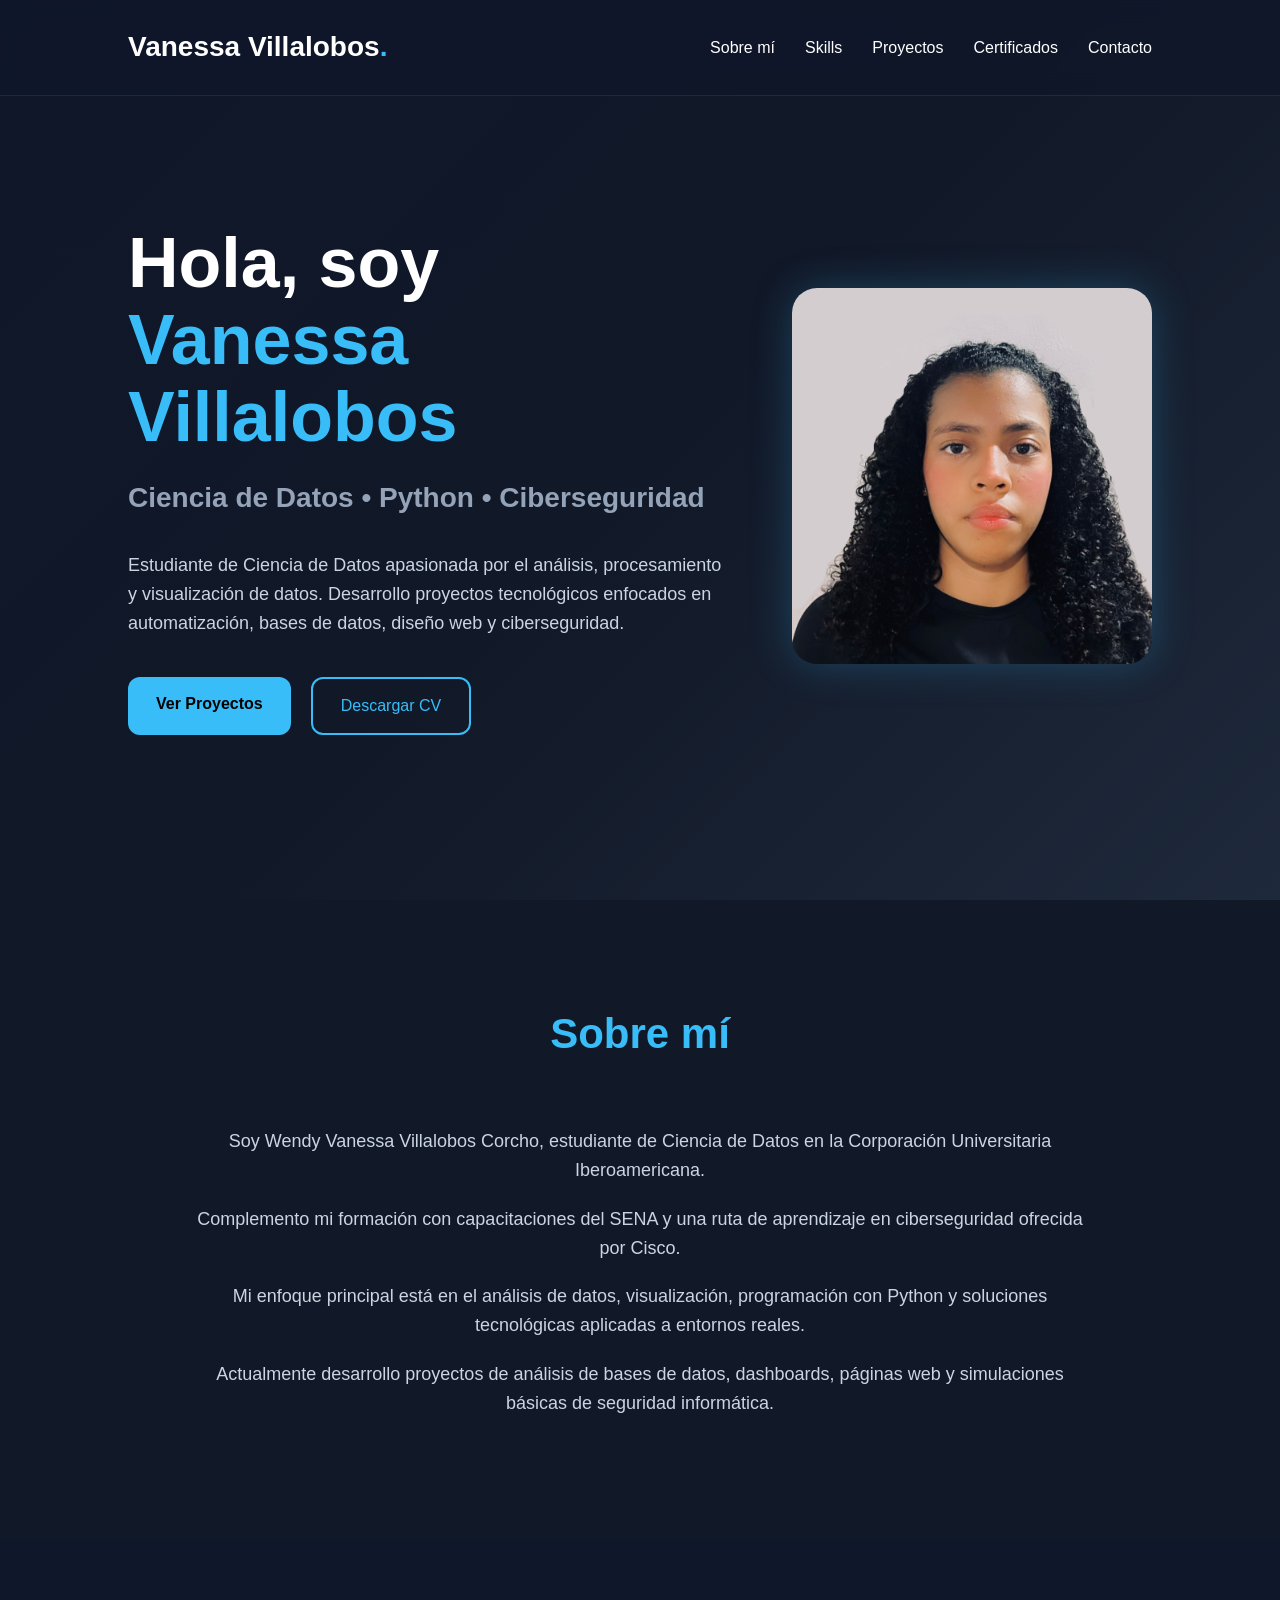
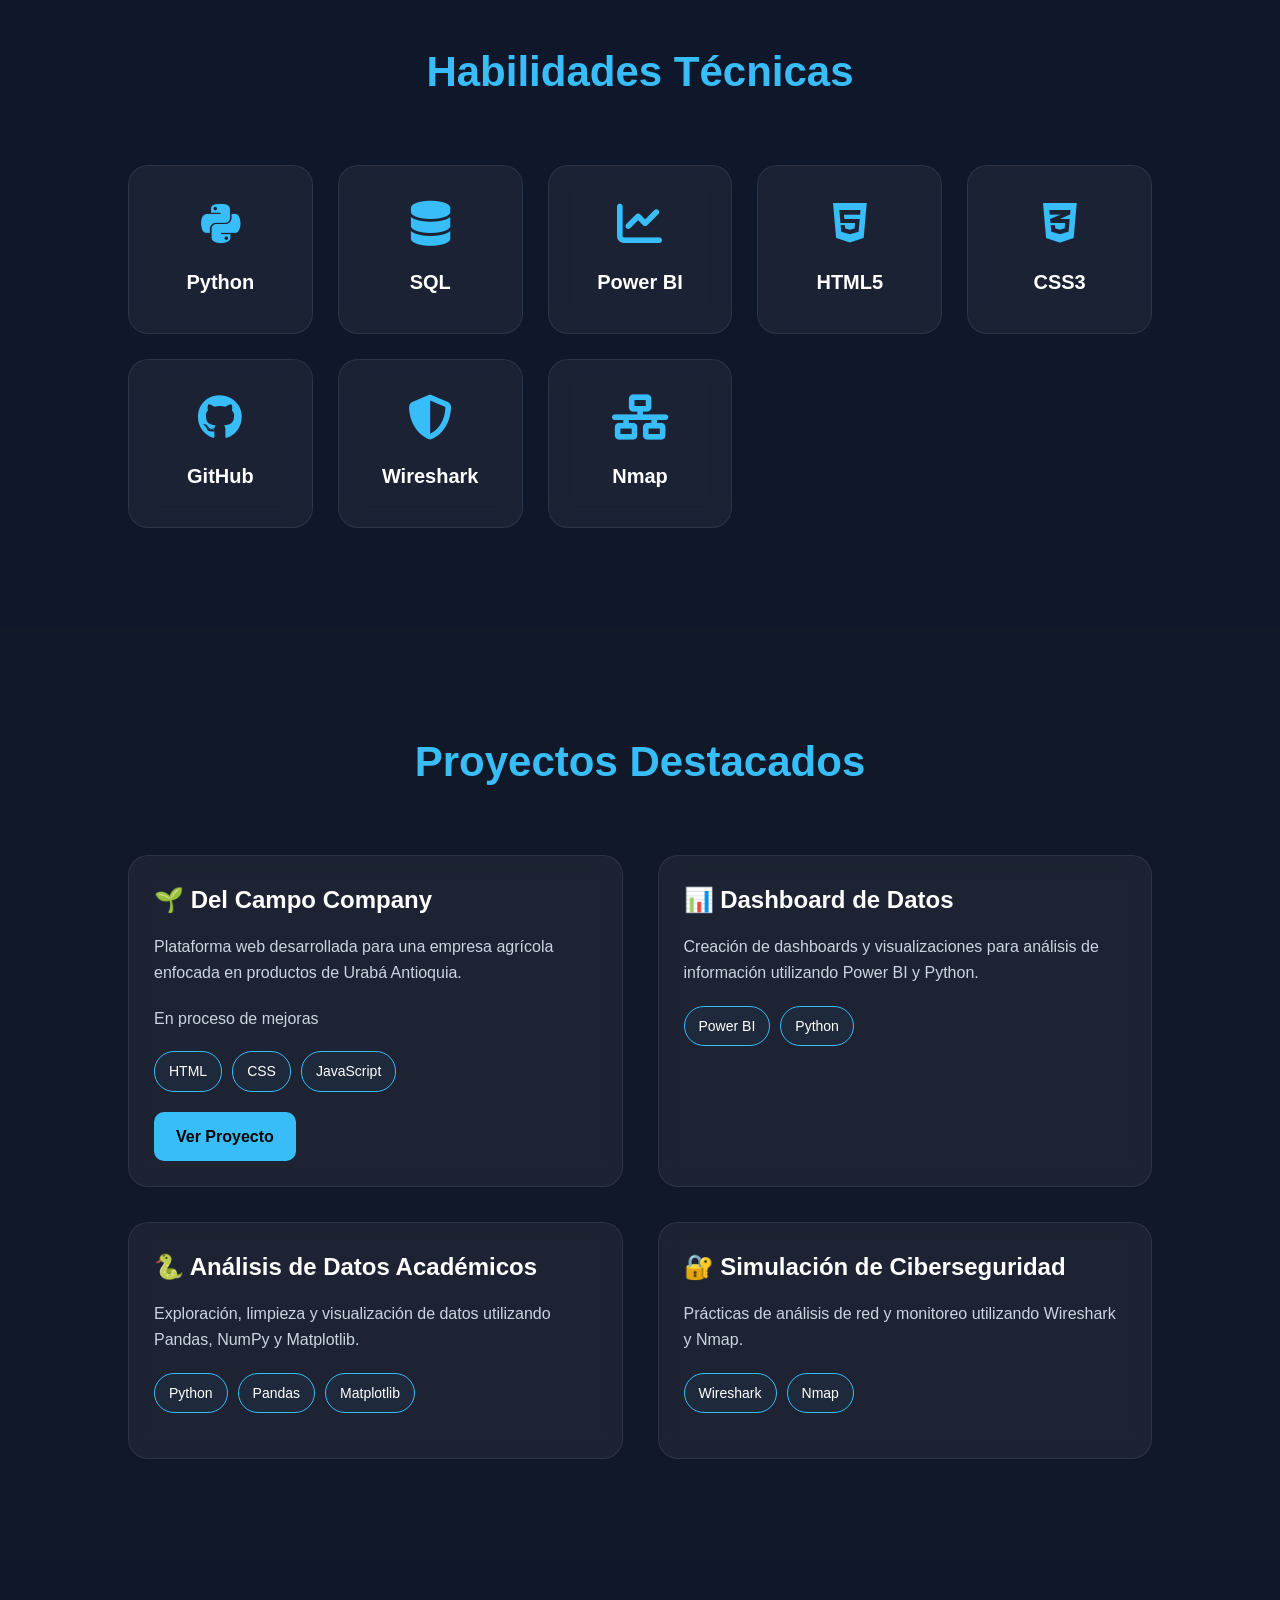
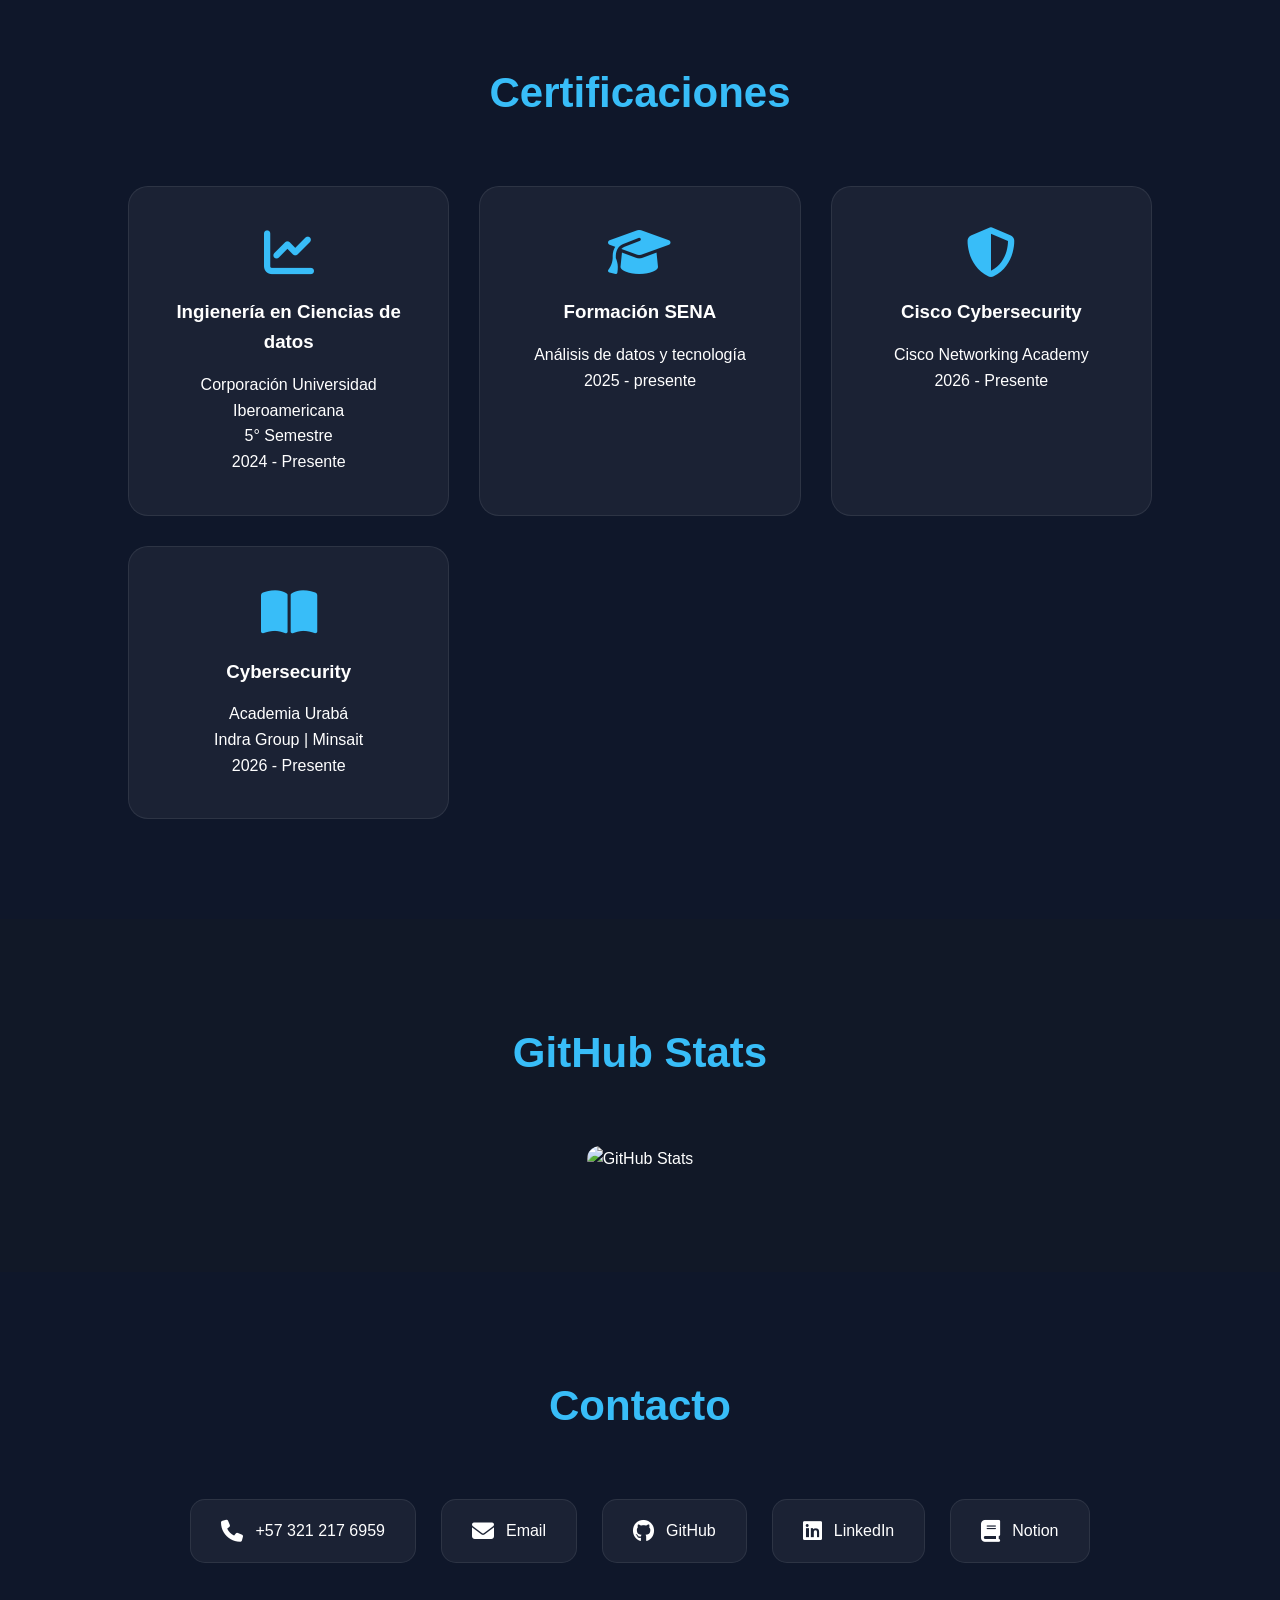
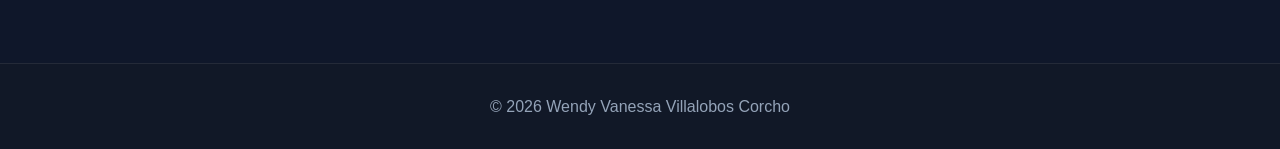
==== commit 51cc6615: "Mejoras de pagina v2" ====
--- a/index.html
+++ b/index.html
@@ -1,364 +1,384 @@
 <!DOCTYPE html>
 <html lang="es">
+
 <head>
-  <meta charset="UTF-8">
-  <meta name="viewport" content="width=device-width, initial-scale=1.0">
-  <title>Wendy Vanessa Villalobos | Data Science Portfolio</title>
-
-  <link rel="stylesheet"
-  href="https://cdnjs.cloudflare.com/ajax/libs/font-awesome/6.5.1/css/all.min.css">
-
-  <link rel="stylesheet" href="stile.css">
+    <meta charset="UTF-8">
+    <meta name="viewport" content="width=device-width, initial-scale=1.0">
+    <title>Wendy Vanessa Villalobos | Data Science Portfolio</title>
+
+    <link rel="stylesheet" href="https://cdnjs.cloudflare.com/ajax/libs/font-awesome/6.5.1/css/all.min.css">
+
+    <link rel="stylesheet" href="stile.css">
 </head>
 
 <body>
 
 
-  <nav class="navbar">
-
-    <div class="logo">
-      Vanessa Villalobos<span>.</span>
-    </div>
-
-    <ul class="nav-links">
-      <li><a href="#sobre">Sobre mí</a></li>
-      <li><a href="#skills">Skills</a></li>
-      <li><a href="#proyectos">Proyectos</a></li>
-      <li><a href="#certificados">Certificados</a></li>
-      <li><a href="#contacto">Contacto</a></li>
-    </ul>
-
-  </nav>
-
-  <!-- HERO -->
-  <section class="hero">
-
-    <div class="hero-text">
-
-      <h1>
-        Hola, soy
-        <span>Vanessa Villalobos</span>
-      </h1>
-
-      <h2>
-        Ciencia de Datos • Python • Ciberseguridad
-      </h2>
-
-      <p>
-        Estudiante de Ciencia de Datos apasionada por el análisis,
-        procesamiento y visualización de datos. Desarrollo proyectos
-        tecnológicos enfocados en automatización, bases de datos,
-        diseño web y ciberseguridad.
-      </p>
-
-      <div class="hero-buttons">
-
-        <a href="#proyectos" class="btn-primary">
-          Ver Proyectos
-        </a>
-
-        <a href="MI_CV.pdf" class="btn-secondary">
-          Descargar CV
-        </a>
-
-      </div>
-
-    </div>
-
-    <div class="hero-image">
-      <img src="img/perfil.jpg" alt="Foto Vanessa">
-    </div>
-
-  </section>
-
-  <!-- SOBRE MI -->
-  <section id="sobre" class="sobre">
-
-    <div class="section-title">
-      <h2>Sobre mí</h2>
-    </div>
-
-    <div class="sobre-container">
-
-      <div class="sobre-text">
+    <nav class="navbar">
+
+        <div class="logo">
+            Vanessa Villalobos<span>.</span>
+        </div>
+
+        <ul class="nav-links">
+            <li><a href="#sobre">Sobre mí</a></li>
+            <li><a href="#skills">Skills</a></li>
+            <li><a href="#proyectos">Proyectos</a></li>
+            <li><a href="#certificados">Certificados</a></li>
+            <li><a href="#contacto">Contacto</a></li>
+        </ul>
+
+    </nav>
+
+    <!-- HERO -->
+    <section class="hero">
+
+        <div class="hero-text">
+
+            <h1>
+                Hola, soy
+                <span>Vanessa Villalobos</span>
+            </h1>
+
+            <h2>
+                Ciencia de Datos • Python • Ciberseguridad
+            </h2>
+
+            <p>
+                Estudiante de Ciencia de Datos apasionada por el análisis,
+                procesamiento y visualización de datos. Desarrollo proyectos
+                tecnológicos enfocados en automatización, bases de datos,
+                diseño web y ciberseguridad.
+            </p>
+
+            <div class="hero-buttons">
+
+                <a href="#proyectos" class="btn-primary">
+                    Ver Proyectos
+                </a>
+
+                <a href="MI_CV.pdf" class="btn-secondary">
+                    Descargar CV
+                </a>
+
+            </div>
+
+        </div>
+
+        <div class="hero-image">
+            <img src="img/perfil.jpg" alt="Foto Vanessa">
+        </div>
+
+    </section>
+
+    <!-- SOBRE MI -->
+    <section id="sobre" class="sobre">
+
+        <div class="section-title">
+            <h2>Sobre mí</h2>
+        </div>
+
+        <div class="sobre-container">
+
+            <div class="sobre-text">
+
+                <p>
+                    Soy Wendy Vanessa Villalobos Corcho, estudiante de Ciencia
+                    de Datos en la Corporación Universitaria Iberoamericana.
+                </p>
+
+                <p>
+                    Complemento mi formación con capacitaciones del SENA y una
+                    ruta de aprendizaje en ciberseguridad ofrecida por Cisco.
+                </p>
+
+                <p>
+                    Mi enfoque principal está en el análisis de datos,
+                    visualización, programación con Python y soluciones
+                    tecnológicas aplicadas a entornos reales.
+                </p>
+
+                <p>
+                    Actualmente desarrollo proyectos de análisis de bases de
+                    datos, dashboards, páginas web y simulaciones básicas
+                    de seguridad informática.
+                </p>
+
+            </div>
+
+        </div>
+
+    </section>
+
+    <!-- SKILLS -->
+    <section id="skills" class="skills">
+
+        <div class="section-title">
+            <h2>Habilidades Técnicas</h2>
+        </div>
+
+        <div class="skills-grid">
+
+            <div class="skill-card">
+                <i class="fab fa-python"></i>
+                <h3>Python</h3>
+            </div>
+
+            <div class="skill-card">
+                <i class="fas fa-database"></i>
+                <h3>SQL</h3>
+            </div>
+
+            <div class="skill-card">
+                <i class="fas fa-chart-line"></i>
+                <h3>Power BI</h3>
+            </div>
+
+            <div class="skill-card">
+                <i class="fab fa-html5"></i>
+                <h3>HTML5</h3>
+            </div>
+
+            <div class="skill-card">
+                <i class="fab fa-css3-alt"></i>
+                <h3>CSS3</h3>
+            </div>
+
+            <div class="skill-card">
+                <i class="fab fa-github"></i>
+                <h3>GitHub</h3>
+            </div>
+
+            <div class="skill-card">
+                <i class="fas fa-shield-alt"></i>
+                <h3>Wireshark</h3>
+            </div>
+
+            <div class="skill-card">
+                <i class="fas fa-network-wired"></i>
+                <h3>Nmap</h3>
+            </div>
+
+        </div>
+
+    </section>
+
+    <!-- PROYECTOS -->
+    <section id="proyectos" class="proyectos">
+
+        <div class="section-title">
+            <h2>Proyectos Destacados</h2>
+        </div>
+
+        <div class="proyectos-grid">
+
+            <!-- PROYECTO -->
+            <div class="project-card">
+
+                <div class="project-info">
+
+                    <h3>🌱 Del Campo Company</h3>
+
+                    <p>
+                        Plataforma web desarrollada para una empresa agrícola
+                        enfocada en productos de Urabá Antioquia.
+                    </p>
+                    <p> En proceso de mejoras</p>
+
+                    <div class="tech">
+                        <span>HTML</span>
+                        <span>CSS</span>
+                        <span>JavaScript</span>
+                    </div>
+
+                    <a href="https://del-campo-company.vercel.app/" target="_blank">
+                        Ver Proyecto
+                    </a>
+
+                </div>
+
+            </div>
+
+            <!-- PROYECTO -->
+            <div class="project-card">
+
+                <div class="project-info">
+
+                    <h3>📊 Dashboard de Datos</h3>
+
+                    <p>
+                        Creación de dashboards y visualizaciones para análisis
+                        de información utilizando Power BI y Python.
+                    </p>
+
+                    <div class="tech">
+                        <span>Power BI</span>
+                        <span>Python</span>
+                    </div>
+
+                </div>
+
+            </div>
+
+            <!-- PROYECTO -->
+            <div class="project-card">
+
+                <div class="project-info">
+
+                    <h3>🐍 Análisis de Datos Académicos</h3>
+
+                    <p>
+                        Exploración, limpieza y visualización de datos utilizando
+                        Pandas, NumPy y Matplotlib.
+                    </p>
+
+                    <div class="tech">
+                        <span>Python</span>
+                        <span>Pandas</span>
+                        <span>Matplotlib</span>
+                    </div>
+
+                </div>
+
+            </div>
+
+            <!-- PROYECTO -->
+            <div class="project-card">
+
+                <div class="project-info">
+
+                    <h3>🔐 Simulación de Ciberseguridad</h3>
+
+                    <p>
+                        Prácticas de análisis de red y monitoreo utilizando
+                        Wireshark y Nmap.
+                    </p>
+
+                    <div class="tech">
+                        <span>Wireshark</span>
+                        <span>Nmap</span>
+                    </div>
+
+                </div>
+
+            </div>
+
+        </div>
+
+    </section>
+
+    <!-- CERTIFICADOS -->
+    <section id="certificados" class="certificados">
+
+        <div class="section-title">
+            <h2>Certificaciones</h2>
+        </div>
+
+        <div class="certificados-grid">
+
+            <div class="cert-card">
+                <i class="fas fa-chart-line"></i>
+                <h3>Ingienería en Ciencias de datos</h3>
+                <p>Corporación Universidad Iberoamericana </p>
+                <p>5° Semestre</p>
+                <p>2024 - Presente</p>
+            </div>
+
+            <div class="cert-card">
+                <i class="fas fa-graduation-cap"></i>
+                <h3>Formación SENA</h3>
+                <p>Análisis de datos y tecnología</p>
+                <p>2025 - presente</p>
+            </div>
+
+
+            <div class="cert-card">
+                <i class="fas fa-shield-alt"></i>
+                <h3>Cisco Cybersecurity</h3>
+                <p>Cisco Networking Academy</p>
+                <p>2026 - Presente</p>
+            </div>
+
+            <div class="cert-card">
+                <i class="fas fa-book-open"></i>
+                <h3>Cybersecurity</h3>
+                <p>Academia Urabá</p>
+                <p>Indra Group | Minsait </p>
+                <p>2026 - Presente</p>
+            </div>
+
+        </div>
+
+    </section>
+
+    <!-- GITHUB -->
+    <section class="github">
+
+        <div class="section-title">
+            <h2>GitHub Stats</h2>
+        </div>
+
+        <div class="github-stats">
+
+            <img 
+  src="https://github-readme-stats-sigma-five.vercel.app/api?username=wvillal2&show_icons=true&theme=radical"
+  alt="GitHub Stats"
+/>
+        </div>
+
+    </section>
+
+    <!-- CONTACTO -->
+    <section id="contacto" class="contacto">
+
+        <div class="section-title">
+            <h2>Contacto</h2>
+        </div>
+
+        <div class="contact-container">
+
+
+         
+                
+            <a href="tel:+573001112233">
+                <i class="fas fa-phone"></i>
+                +57 321 217 6959</a>
+        
+
+            <a href="mailto:villaloboscorchowendy@gmail.com">
+                <i class="fas fa-envelope"></i>
+                Email
+            </a>
+
+            <a href="https://github.com/wvillal2" target="_blank">
+                <i class="fab fa-github"></i>
+                GitHub
+            </a>
+
+            <a href="https://www.linkedin.com/in/vanessa-villalobos-corcho-85b7092b7/" target="_blank">
+                <i class="fab fa-linkedin"></i>
+                LinkedIn
+            </a>
+
+            <a href="https://ivory-sedum-a9d.notion.site/Portafolio-profesional-de-Wendy-Vanessa-V-C-217062908e798078a589c6376cb31056?source=copy_link"
+                target="_blank">
+                <i class="fas fa-book"></i>
+                Notion
+            </a>
+
+        </div>
+
+    </section>
+
+    <!-- FOOTER -->
+    <footer>
 
         <p>
-          Soy Wendy Vanessa Villalobos Corcho, estudiante de Ciencia
-          de Datos en la Corporación Universitaria Iberoamericana.
+            © 2026 Wendy Vanessa Villalobos Corcho
         </p>
 
-        <p>
-          Complemento mi formación con capacitaciones del SENA y una
-          ruta de aprendizaje en ciberseguridad ofrecida por Cisco.
-        </p>
-
-        <p>
-          Mi enfoque principal está en el análisis de datos,
-          visualización, programación con Python y soluciones
-          tecnológicas aplicadas a entornos reales.
-        </p>
-
-        <p>
-          Actualmente desarrollo proyectos de análisis de bases de
-          datos, dashboards, páginas web y simulaciones básicas
-          de seguridad informática.
-        </p>
-
-      </div>
-
-    </div>
-
-  </section>
-
-  <!-- SKILLS -->
-  <section id="skills" class="skills">
-
-    <div class="section-title">
-      <h2>Habilidades Técnicas</h2>
-    </div>
-
-    <div class="skills-grid">
-
-      <div class="skill-card">
-        <i class="fab fa-python"></i>
-        <h3>Python</h3>
-      </div>
-
-      <div class="skill-card">
-        <i class="fas fa-database"></i>
-        <h3>SQL</h3>
-      </div>
-
-      <div class="skill-card">
-        <i class="fas fa-chart-line"></i>
-        <h3>Power BI</h3>
-      </div>
-
-      <div class="skill-card">
-        <i class="fab fa-html5"></i>
-        <h3>HTML5</h3>
-      </div>
-
-      <div class="skill-card">
-        <i class="fab fa-css3-alt"></i>
-        <h3>CSS3</h3>
-      </div>
-
-      <div class="skill-card">
-        <i class="fab fa-github"></i>
-        <h3>GitHub</h3>
-      </div>
-
-      <div class="skill-card">
-        <i class="fas fa-shield-alt"></i>
-        <h3>Wireshark</h3>
-      </div>
-
-      <div class="skill-card">
-        <i class="fas fa-network-wired"></i>
-        <h3>Nmap</h3>
-      </div>
-
-    </div>
-
-  </section>
-
-  <!-- PROYECTOS -->
-  <section id="proyectos" class="proyectos">
-
-    <div class="section-title">
-      <h2>Proyectos Destacados</h2>
-    </div>
-
-    <div class="proyectos-grid">
-
-      <!-- PROYECTO -->
-      <div class="project-card">
-
-        <div class="project-info">
-
-          <h3>🌱 Del Campo Company</h3>
-
-          <p>
-            Plataforma web desarrollada para una empresa agrícola
-            enfocada en productos de Urabá Antioquia.
-          </p>
-          <p> En proceso de mejoras</p>
-
-          <div class="tech">
-            <span>HTML</span>
-            <span>CSS</span>
-            <span>JavaScript</span>
-          </div>
-
-          <a href="https://del-campo-company.vercel.app/" target="_blank">
-            Ver Proyecto
-          </a>
-
-        </div>
-
-      </div>
-
-      <!-- PROYECTO -->
-      <div class="project-card">
-
-        <div class="project-info">
-
-          <h3>📊 Dashboard de Datos</h3>
-
-          <p>
-            Creación de dashboards y visualizaciones para análisis
-            de información utilizando Power BI y Python.
-          </p>
-
-          <div class="tech">
-            <span>Power BI</span>
-            <span>Python</span>
-          </div>
-
-        </div>
-
-      </div>
-
-      <!-- PROYECTO -->
-      <div class="project-card">
-
-        <div class="project-info">
-
-          <h3>🐍 Análisis de Datos Académicos</h3>
-
-          <p>
-            Exploración, limpieza y visualización de datos utilizando
-            Pandas, NumPy y Matplotlib.
-          </p>
-
-          <div class="tech">
-            <span>Python</span>
-            <span>Pandas</span>
-            <span>Matplotlib</span>
-          </div>
-
-        </div>
-
-      </div>
-
-      <!-- PROYECTO -->
-      <div class="project-card">
-
-        <div class="project-info">
-
-          <h3>🔐 Simulación de Ciberseguridad</h3>
-
-          <p>
-            Prácticas de análisis de red y monitoreo utilizando
-            Wireshark y Nmap.
-          </p>
-
-          <div class="tech">
-            <span>Wireshark</span>
-            <span>Nmap</span>
-          </div>
-
-        </div>
-
-      </div>
-
-    </div>
-
-  </section>
-
-  <!-- CERTIFICADOS -->
-  <section id="certificados" class="certificados">
-
-    <div class="section-title">
-      <h2>Certificaciones</h2>
-    </div>
-
-    <div class="certificados-grid">
-
-        <div class="cert-card">
-        <i class="fas fa-graduation-cap"></i>
-        <h3>Ingienería en Ciencias de datos</h3>
-        <p>Corporación Universidad Iberoamericana </p>
-        <p>5° Semestre</p>
-        <p>2024 - Presente</p>
-      </div>
-
-      <div class="cert-card">
-        <i class="fas fa-graduation-cap"></i>
-        <h3>Formación SENA</h3>
-        <p>Análisis de datos y tecnología</p>
-        <p>2025 - presente</p>
-      </div>
-
-
-      <div class="cert-card">
-        <i class="fas fa-certificate"></i>
-        <h3>Cisco Cybersecurity</h3>
-        <p>Cisco Networking Academy</p>
-        <p>2026 - Presente</p>
-      </div>
-      
-    </div>
-
-  </section>
-
-  <!-- GITHUB -->
-  <section class="github">
-
-    <div class="section-title">
-      <h2>GitHub Stats</h2>
-    </div>
-
-    <div class="github-stats">
-
-      <img src="https://github-readme-stats.vercel.app/api?username=wvillal2&show_icons=true&theme=tokyonight">
-
-    </div>
-
-  </section>
-
-  <!-- CONTACTO -->
-  <section id="contacto" class="contacto">
-
-    <div class="section-title">
-      <h2>Contacto</h2>
-    </div>
-
-    <div class="contact-container">
-
-      <a href="mailto:villaloboscorchowendy@gmail.com">
-        <i class="fas fa-envelope"></i>
-        Email
-      </a>
-
-      <a href="https://github.com/wvillal2" target="_blank">
-        <i class="fab fa-github"></i>
-        GitHub
-      </a>
-
-      <a href="https://www.linkedin.com/in/vanessa-villalobos-corcho-85b7092b7/" target="_blank">
-        <i class="fab fa-linkedin"></i>
-        LinkedIn
-      </a>
-
-      <a href="https://ivory-sedum-a9d.notion.site/Portafolio-profesional-de-Wendy-Vanessa-V-C-217062908e798078a589c6376cb31056?source=copy_link" target="_blank">
-        <i class="fas fa-book"></i>
-        Notion
-      </a>
-
-    </div>
-
-  </section>
-
-  <!-- FOOTER -->
-  <footer>
-
-    <p>
-      © 2026 Wendy Vanessa Villalobos Corcho
-    </p>
-
-  </footer>
+    </footer>
 
 </body>
+
 </html>
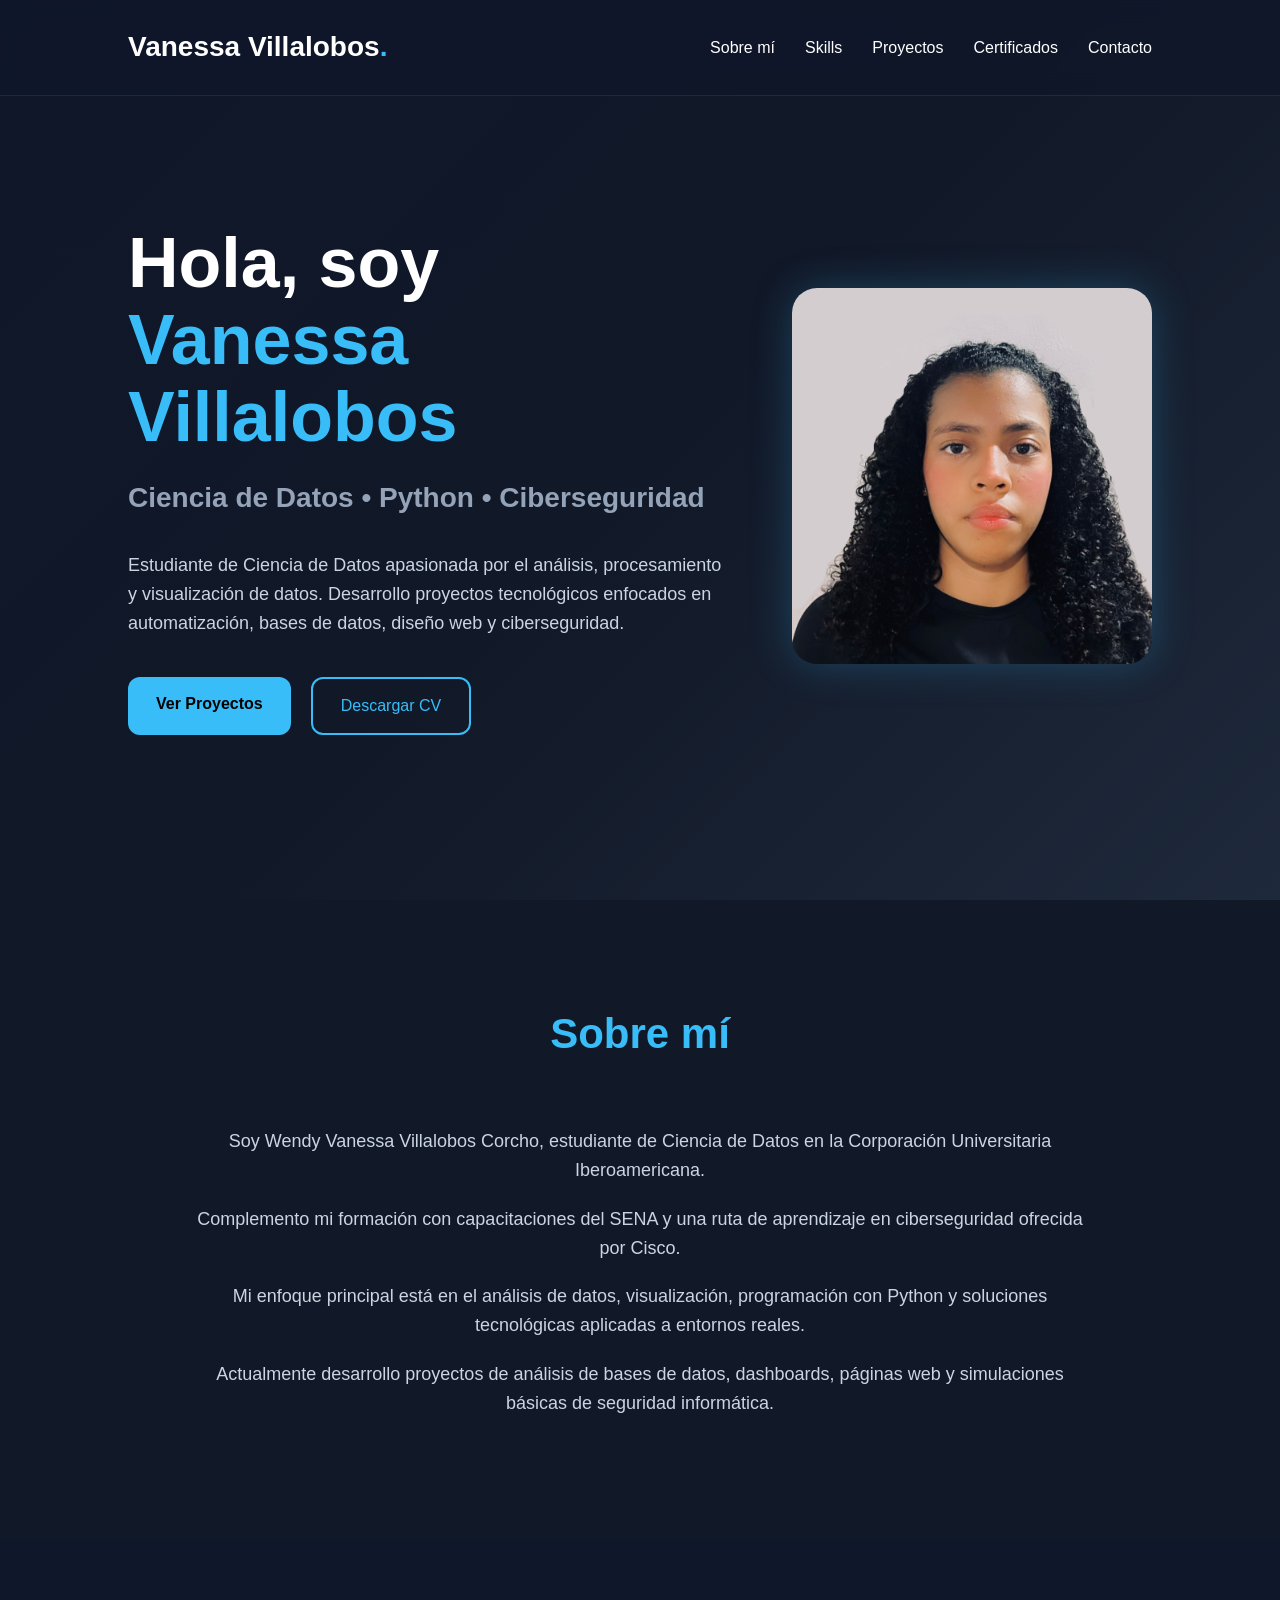
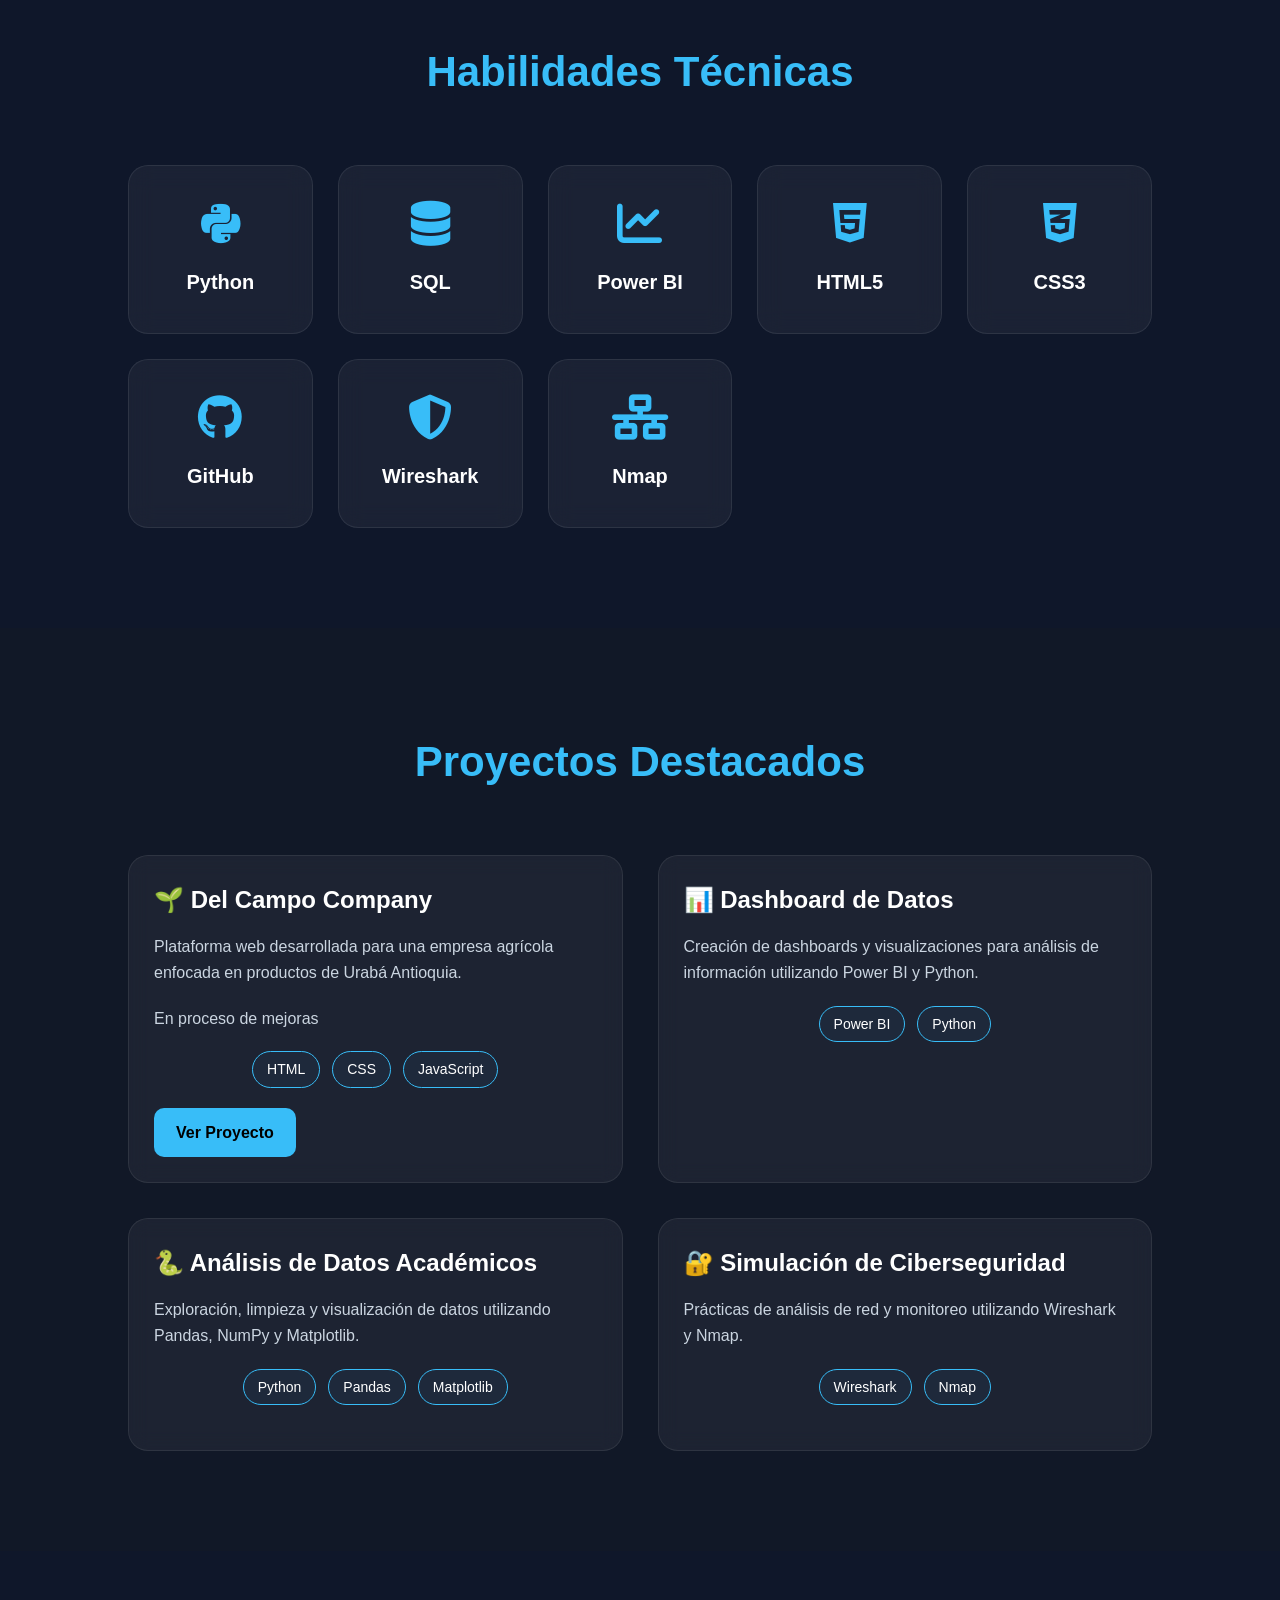
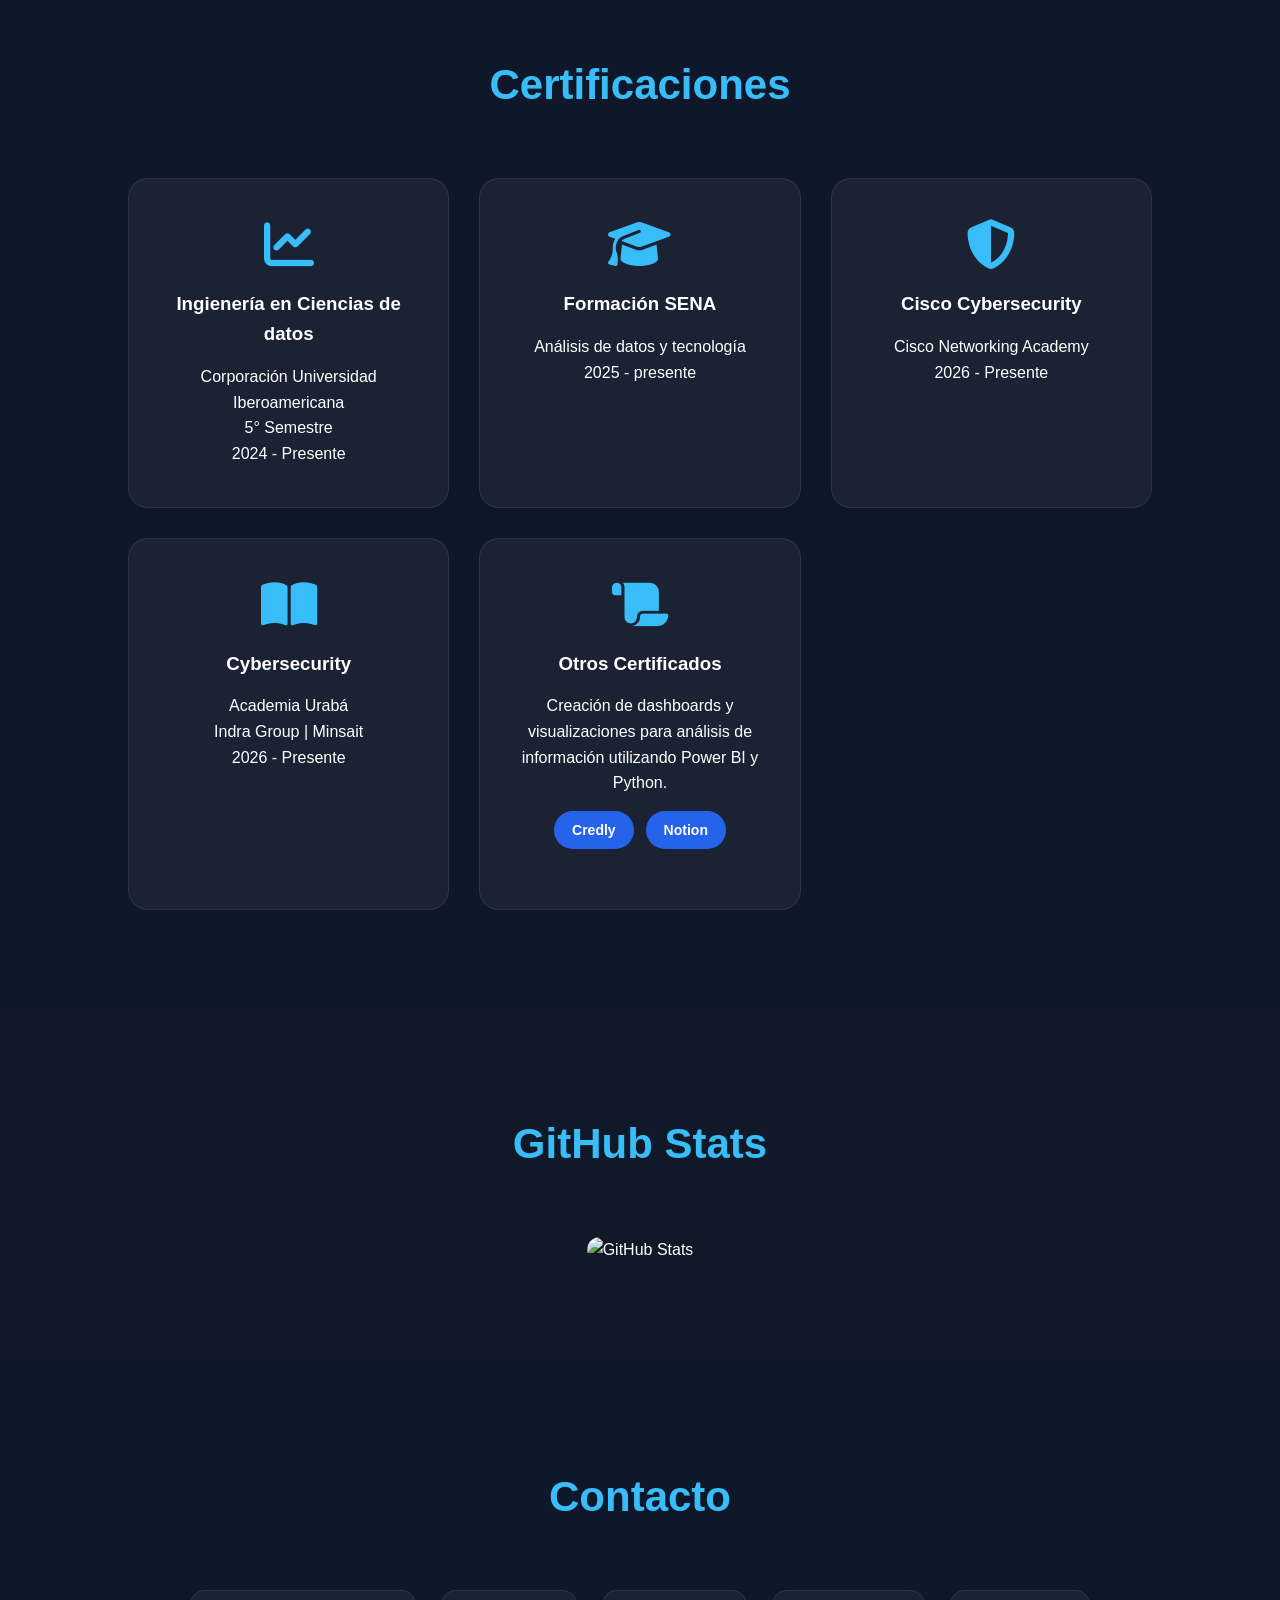
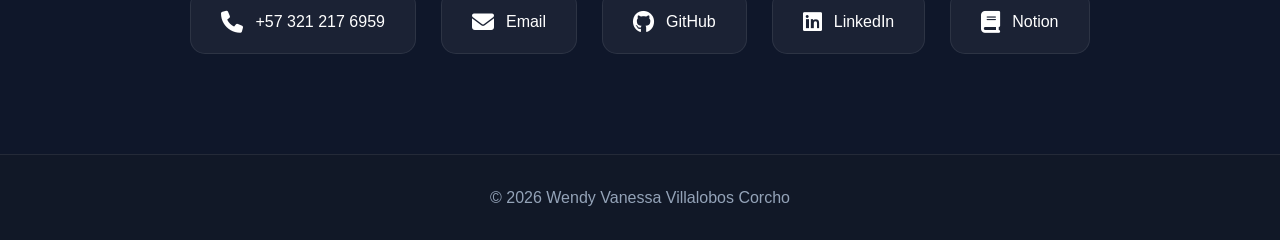
==== commit 34a4a6f3: "Mejoras de pagina v2" ====
--- a/index.html
+++ b/index.html
@@ -242,6 +242,8 @@
 
             </div>
 
+
+
             <!-- PROYECTO -->
             <div class="project-card">
 
@@ -262,6 +264,7 @@
                 </div>
 
             </div>
+
 
         </div>
 
@@ -307,6 +310,30 @@
                 <p>2026 - Presente</p>
             </div>
 
+            <div class="cert-card">
+                <i class="fa-solid fa-scroll"></i>
+
+                <h3>Otros Certificados</h3>
+
+                <p>
+                    Creación de dashboards y visualizaciones para análisis
+                    de información utilizando Power BI y Python.
+                </p>
+
+                <div class="tech">
+
+                    <a href="https://www.credly.com/users/vanessa-villalobos-corcho" target="_blank">
+                        Credly
+                    </a>
+
+                    <a href="https://www.notion.so/" target="_blank">
+                        Notion
+                    </a>
+
+                </div>
+
+        </div>
+
         </div>
 
     </section>
@@ -320,10 +347,8 @@
 
         <div class="github-stats">
 
-            <img 
-  src="https://github-readme-stats-sigma-five.vercel.app/api?username=wvillal2&show_icons=true&theme=radical"
-  alt="GitHub Stats"
-/>
+            <img src="https://github-readme-stats-sigma-five.vercel.app/api?username=wvillal2&show_icons=true&theme=radical"
+                alt="GitHub Stats" />
         </div>
 
     </section>
@@ -338,12 +363,12 @@
         <div class="contact-container">
 
 
-         
-                
+
+
             <a href="tel:+573001112233">
                 <i class="fas fa-phone"></i>
                 +57 321 217 6959</a>
-        
+
 
             <a href="mailto:villaloboscorchowendy@gmail.com">
                 <i class="fas fa-envelope"></i>
--- a/stile.css
+++ b/stile.css
@@ -401,6 +401,38 @@
   margin-bottom:15px;
 }
 
+.tech{
+    display:flex;
+    justify-content:center;
+    gap:12px;
+    margin-top:15px;
+}
+
+.tech a{
+    text-decoration:none;
+    background:#2563eb;
+    color:white;
+    padding:8px 18px;
+    border-radius:25px;
+    font-size:14px;
+    font-weight:600;
+    transition:0.3s;
+}
+
+.tech a:hover{
+    background:#1d4ed8;
+    transform:translateY(-3px);
+}
+
+.tech span{
+    background:#1e293b;
+    color:white;
+    padding:6px 14px;
+    border-radius:20px;
+    font-size:14px;
+}
+
+
 /* =========================
    GITHUB
 ========================= */
@@ -530,4 +562,6 @@
   .hero-buttons{
     flex-direction:column;
   }
-}+}
+
+
